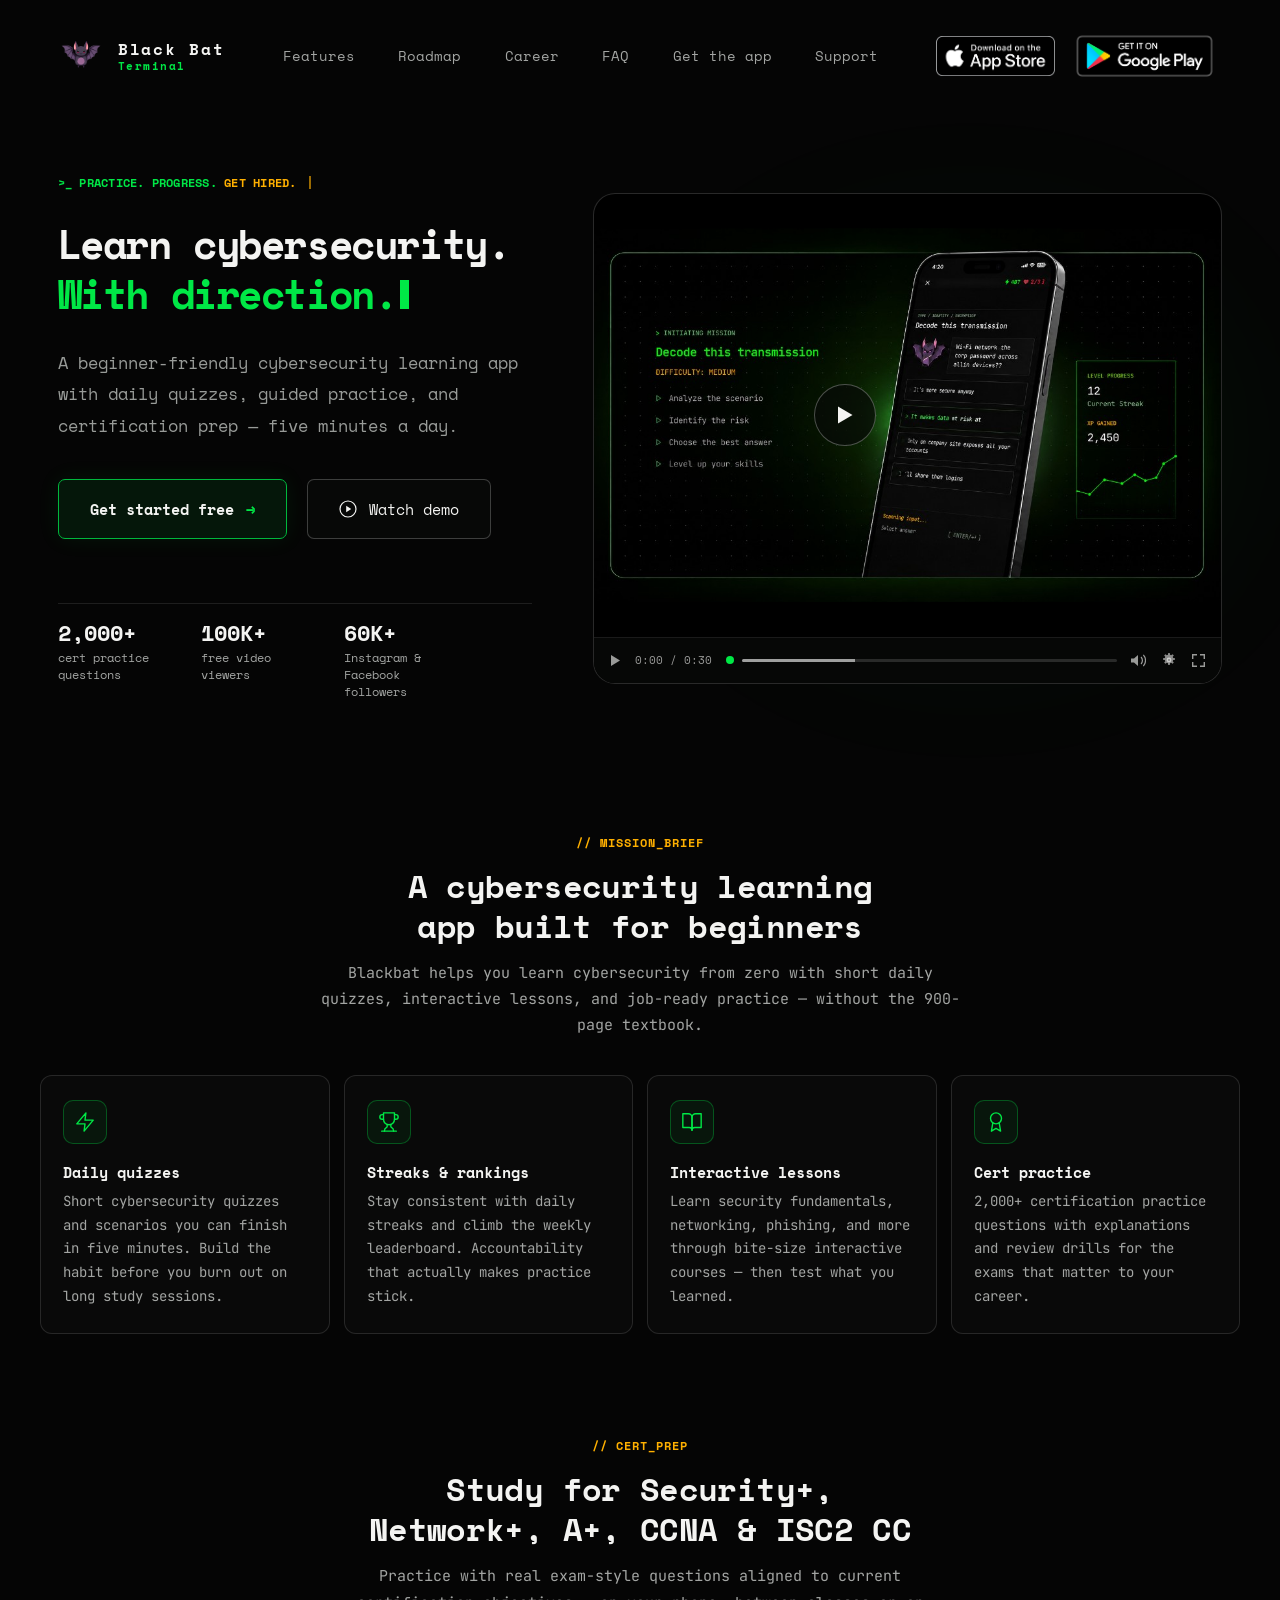
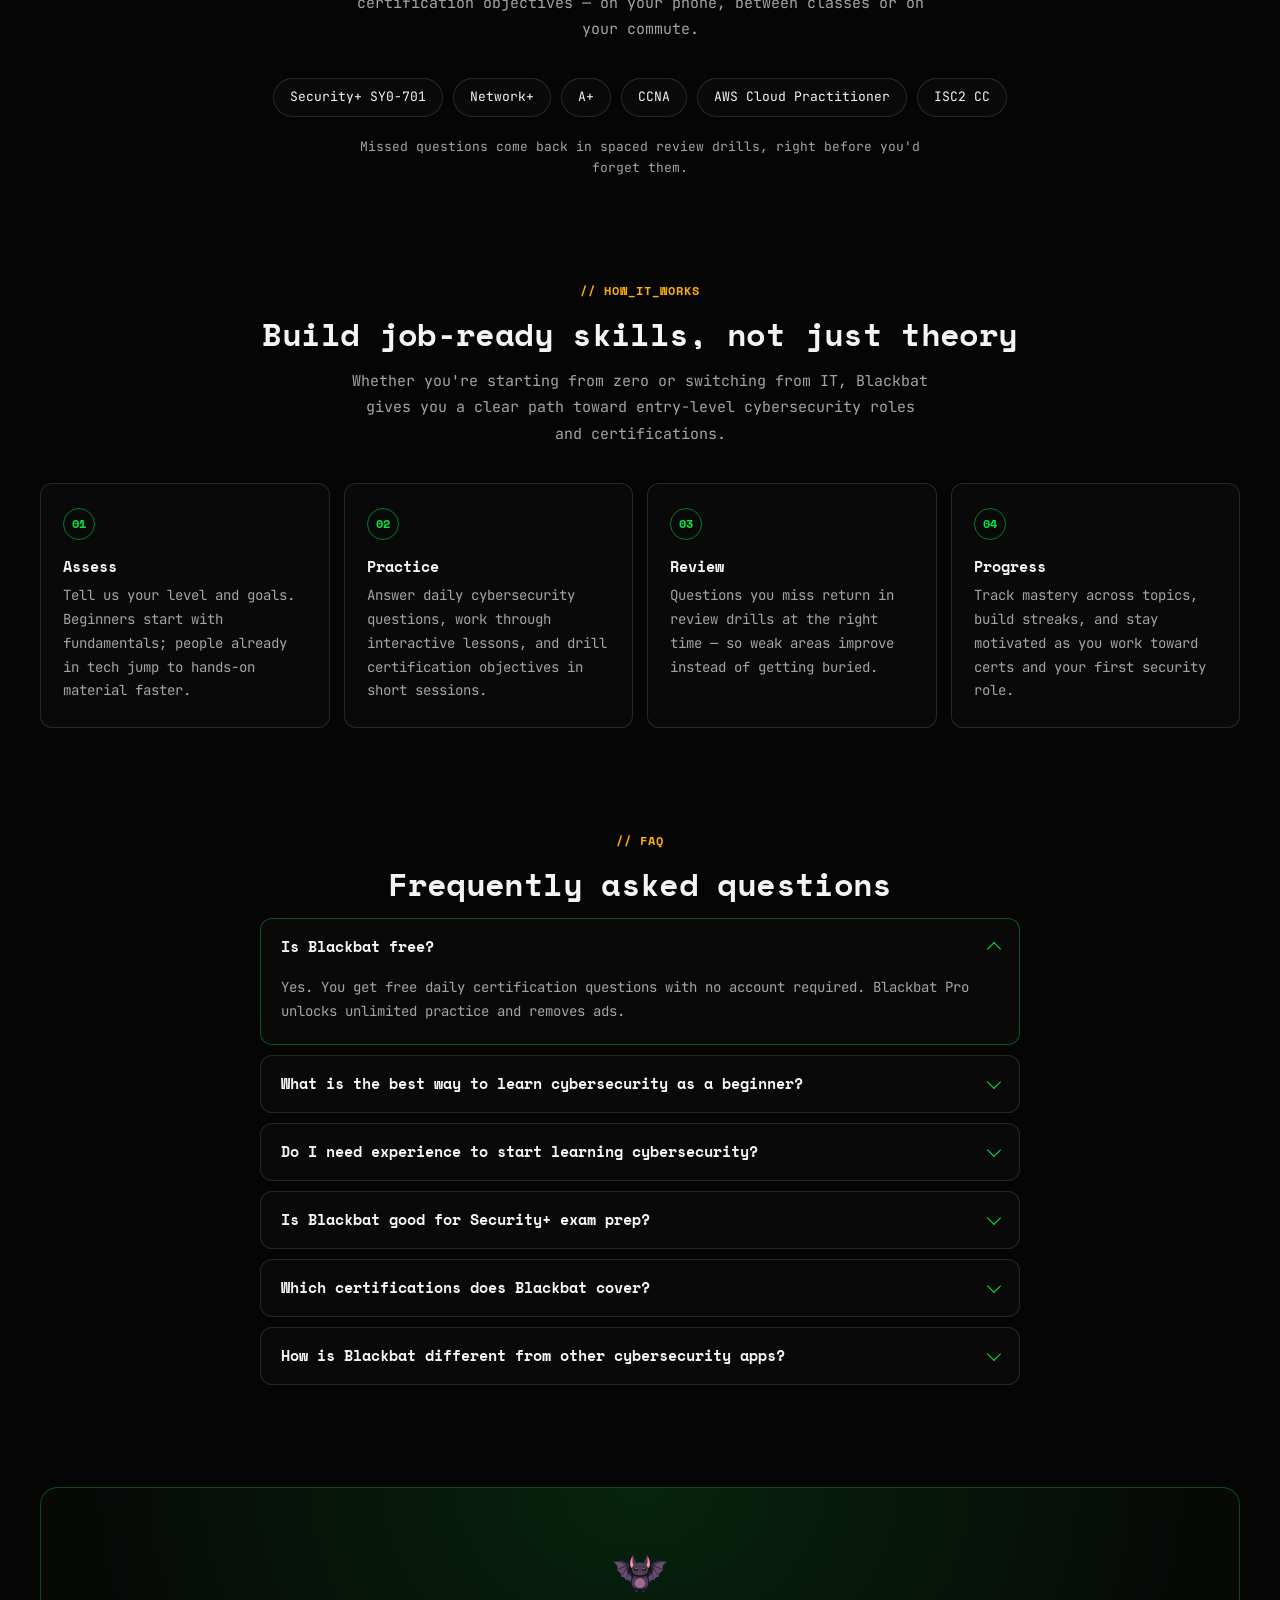
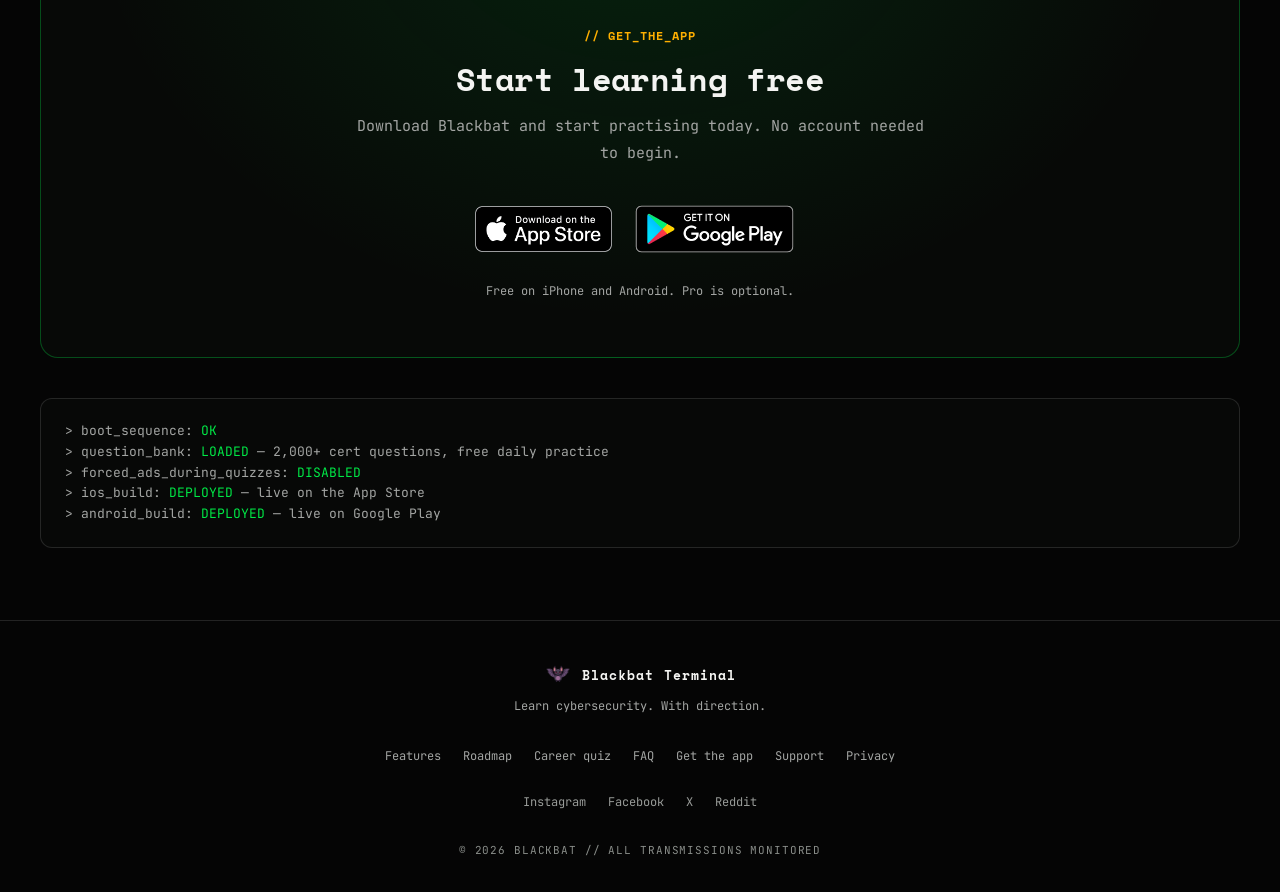
==== index.html @ dd572d9a "Unify the site's visual language and polish every page Every page below the mobile hero now uses one" ====
<!doctype html>
<html lang="en">
<head>
  <meta charset="utf-8" />
  <meta name="viewport" content="width=device-width, initial-scale=1" />
  <title>Blackbat — Cybersecurity Learning App for Beginners | Quizzes &amp; Cert Prep</title>
  <meta name="description" content="Learn cybersecurity from zero with short daily quizzes, interactive lessons, and 2,000+ certification practice questions for Security+, Network+, A+, CCNA &amp; more. Free to start on iOS and Android." />
  <link rel="canonical" href="https://blackbatterminal.com/" />
  <link rel="icon" type="image/png" href="assets/favicon.png" />
  <meta property="og:title" content="Blackbat — Cybersecurity Learning App for Beginners" />
  <meta property="og:description" content="Daily cybersecurity quizzes, interactive lessons, and 2,000+ cert practice questions. Built for beginners. Free to start." />
  <meta property="og:url" content="https://blackbatterminal.com/" />
  <meta property="og:site_name" content="Blackbat Terminal" />
  <meta property="og:image" content="https://blackbatterminal.com/assets/og-image.png" />
  <meta property="og:image:alt" content="Blackbat — cybersecurity learning app for beginners" />
  <meta property="og:type" content="website" />
  <meta property="og:locale" content="en_US" />
  <meta name="twitter:card" content="summary_large_image" />
  <meta name="twitter:site" content="@bblackterminal" />
  <meta name="twitter:title" content="Blackbat — Cybersecurity Learning App for Beginners" />
  <meta name="twitter:description" content="Daily cybersecurity quizzes, interactive lessons, and 2,000+ cert practice questions. Built for beginners. Free to start." />
  <meta name="twitter:image" content="https://blackbatterminal.com/assets/og-image.png" />
  <meta name="twitter:image:alt" content="Blackbat — cybersecurity learning app for beginners" />
  <meta name="theme-color" content="#0a0a0a" />
  <script type="application/ld+json">
  {
    "@context": "https://schema.org",
    "@graph": [
      {
        "@type": "Organization",
        "@id": "https://blackbatterminal.com/#organization",
        "name": "Blackbat",
        "alternateName": "Blackbat Terminal",
        "url": "https://blackbatterminal.com/",
        "logo": {
          "@type": "ImageObject",
          "url": "https://blackbatterminal.com/assets/bat.png"
        },
        "email": "blackbat.terminal@gmail.com",
        "sameAs": [
          "https://www.instagram.com/blackbat.terminal/",
          "https://www.facebook.com/blackbat.terminal/",
          "https://x.com/bblackterminal",
          "https://www.reddit.com/user/blackbatterminal/"
        ]
      },
      {
        "@type": "WebSite",
        "@id": "https://blackbatterminal.com/#website",
        "url": "https://blackbatterminal.com/",
        "name": "Blackbat Terminal",
        "description": "Learn cybersecurity from zero with daily quizzes, interactive lessons, and certification practice.",
        "publisher": { "@id": "https://blackbatterminal.com/#organization" },
        "inLanguage": "en"
      },
      {
        "@type": "MobileApplication",
        "@id": "https://blackbatterminal.com/#app",
        "name": "Blackbat: Cybersecurity App",
        "alternateName": "Blackbat Terminal",
        "description": "Cybersecurity learning app for beginners with daily quizzes, interactive lessons, and 2,000+ certification practice questions for Security+, Network+, A+, CCNA, AWS Cloud Practitioner, and ISC2 CC.",
        "applicationCategory": "EducationalApplication",
        "operatingSystem": "iOS, Android",
        "offers": {
          "@type": "Offer",
          "price": "0",
          "priceCurrency": "USD"
        },
        "downloadUrl": [
          "https://apps.apple.com/app/blackbat/id6788403863",
          "https://play.google.com/store/apps/details?id=com.milindbhatt.blackbat"
        ],
        "publisher": { "@id": "https://blackbatterminal.com/#organization" }
      },
      {
        "@type": "FAQPage",
        "@id": "https://blackbatterminal.com/#faq",
        "mainEntity": [
          {
            "@type": "Question",
            "name": "What is the best way to learn cybersecurity as a beginner?",
            "acceptedAnswer": {
              "@type": "Answer",
              "text": "Start with security fundamentals, basic networking, and daily practice questions. Short, consistent sessions beat long cramming — which is why Blackbat uses five-minute daily drills."
            }
          },
          {
            "@type": "Question",
            "name": "Is Blackbat good for Security+ exam prep?",
            "acceptedAnswer": {
              "@type": "Answer",
              "text": "Yes. Blackbat includes SY0-701-aligned practice questions, explanations, and review drills designed for mobile study between classes or commutes."
            }
          },
          {
            "@type": "Question",
            "name": "Do I need experience to start learning cybersecurity?",
            "acceptedAnswer": {
              "@type": "Answer",
              "text": "No. Blackbat is designed for beginners and career changers with no prior cybersecurity experience."
            }
          },
          {
            "@type": "Question",
            "name": "How is Blackbat different from other cybersecurity apps?",
            "acceptedAnswer": {
              "@type": "Answer",
              "text": "Blackbat combines Duolingo-style daily practice with certification question banks and short interactive courses — focused on beginners, not advanced penetration testing."
            }
          },
          {
            "@type": "Question",
            "name": "Is Blackbat free?",
            "acceptedAnswer": {
              "@type": "Answer",
              "text": "Yes. You get free daily certification questions with no account required. Blackbat Pro unlocks unlimited practice and removes ads."
            }
          },
          {
            "@type": "Question",
            "name": "Which certifications does Blackbat cover?",
            "acceptedAnswer": {
              "@type": "Answer",
              "text": "Security+ (SY0-701), Network+, A+, CCNA, AWS Cloud Practitioner, and ISC2 Certified in Cybersecurity."
            }
          }
        ]
      }
    ]
  }
  </script>
  <link rel="preconnect" href="https://fonts.googleapis.com" />
  <link rel="preconnect" href="https://fonts.gstatic.com" crossorigin />
  <link href="https://fonts.googleapis.com/css2?family=JetBrains+Mono:wght@400;500;700&family=Space+Mono:wght@400;700&display=swap" rel="stylesheet" />
  <style>
    :root {
      --bg: #000000;
      --surface: #131313;
      --green: #00ff41;
      --green-dim: #0d2a12;
      --amber: #ffb000;
      --red: #ff003c;
      --text: #e5e2e1;
      --muted: #b9ccb2;
      --dim: #5f6e59;
      --edge: #3b4b37;
    }
    * { margin: 0; padding: 0; box-sizing: border-box; }
    ul, ol { list-style: none; }
    html {
      scroll-behavior: smooth;
      width: 100%;
      overflow-x: hidden;
    }
    body {
      background: var(--bg);
      color: var(--text);
      font-family: "JetBrains Mono", ui-monospace, monospace;
      font-size: 16px;
      line-height: 1.6;
      overflow-x: hidden;
      width: 100%;
      touch-action: pan-y;
    }
    /* CRT scanlines + vignette */
    body::before {
      content: "";
      position: fixed;
      inset: 0;
      pointer-events: none;
      z-index: 100;
      background:
        repeating-linear-gradient(0deg, rgba(0, 0, 0, 0.14) 0 1px, transparent 1px 3px);
    }
    body::after {
      content: "";
      position: fixed;
      inset: 0;
      pointer-events: none;
      z-index: 99;
      background: radial-gradient(ellipse at center, transparent 55%, rgba(0, 0, 0, 0.5) 100%);
    }
    .wrap { max-width: 1240px; margin: 0 auto; padding: 0 20px; }

    /* Hero */
    .hero {
      min-height: 100vh;
      display: flex;
      align-items: center;
      padding: 16px 0 20px;
      position: relative;
    }
    .hero::before {
      content: "";
      position: absolute;
      inset: 8% 20% 10% 6%;
      pointer-events: none;
      background:
        radial-gradient(circle at 28% 52%, rgba(0, 255, 65, 0.2), transparent 48%),
        radial-gradient(circle at 72% 50%, rgba(0, 100, 255, 0.12), transparent 56%);
      filter: blur(36px);
      z-index: -1;
    }
    .hero-grid {
      width: 100%;
      height: min(88vh, 860px);
      display: grid;
      grid-template-columns: minmax(0, 90fr) minmax(0, 10fr);
      gap: clamp(10px, 2vw, 24px);
      align-items: stretch;
      overflow: hidden;
    }
    .video-pane {
      padding: 0;
      display: flex;
      flex-direction: column;
      justify-content: center;
      align-items: center;
      height: 100%;
      overflow: hidden;
      min-width: 0;
      position: relative;
      isolation: isolate;
    }
    .mockup-video {
      width: 100%;
      height: 100%;
      border: 0;
      background: transparent;
      display: block;
      object-fit: contain;
      object-position: 48% center;
      min-width: 0;
      filter: drop-shadow(0 16px 38px rgba(0, 0, 0, 0.65));
    }
    .hero-copy {
      position: static;
      z-index: 1;
      width: min(100%, 260px);
      border: 1px solid rgba(0, 255, 65, 0.45);
      background: rgba(0, 0, 0, 0.52);
      backdrop-filter: blur(6px);
      padding: 12px 14px;
      margin-bottom: 14px;
    }
    .hero-copy-tag {
      display: inline-block;
      color: var(--amber);
      letter-spacing: 1.2px;
      font-size: 10px;
      margin-bottom: 5px;
    }
    .hero-copy-title {
      font-family: "Space Mono", monospace;
      color: var(--green);
      letter-spacing: 0.8px;
      font-size: clamp(16px, 1.6vw, 24px);
      line-height: 1.28;
    }
    .hero-copy h1.hero-copy-title {
      margin: 0;
    }
    .hero-copy-sub {
      margin-top: 6px;
      color: var(--muted);
      font-size: clamp(11px, 0.92vw, 13px);
      line-height: 1.5;
    }
    .mobile-hero-intro {
      display: none;
    }
    .cta-pane {
      padding: 4px 0;
      display: flex;
      flex-direction: column;
      justify-content: center;
      align-items: center;
      height: 100%;
      gap: 0;
    }
    .badge-grid {
      display: grid;
      gap: 10px;
      width: min(100%, 190px);
    }
    .store-badge {
      display: inline-flex;
      align-items: center;
      justify-content: center;
      width: 100%;
      min-height: 42px;
      text-decoration: none;
      transition: transform 0.12s ease, filter 0.12s ease;
    }
    .store-badge:hover,
    .store-badge:focus-visible {
      transform: translateY(-1px);
      filter: brightness(1.06);
    }
    .store-badge img {
      width: auto;
      max-width: 100%;
      height: auto;
      display: block;
    }

    /* ==========================================================
       Content sections below the hero (all widths).
       Same visual language as the desktop hero and the subpages:
       soft borders, 12px radius, eyebrow above each heading.
       ========================================================== */
    .content-section {
      padding-top: clamp(64px, 8vw, 112px);
      scroll-margin-top: 24px;
    }
    .section-label {
      font-family: "Space Mono", ui-monospace, monospace;
      font-size: 12px;
      font-weight: 700;
      letter-spacing: 0.08em;
      color: var(--dt-amber);
      text-align: center;
      margin: 0 0 14px;
    }
    .section-h2 {
      font-family: "Space Mono", monospace;
      font-size: clamp(22px, 2.6vw, 32px);
      font-weight: 700;
      color: var(--dt-text);
      text-align: center;
      text-wrap: balance;
      letter-spacing: -0.02em;
      line-height: 1.25;
      max-width: 760px;
      margin: 0 auto 14px;
    }
    .section-intro {
      font-size: 15px;
      color: var(--dt-text-2);
      text-align: center;
      text-wrap: pretty;
      line-height: 1.75;
      max-width: 640px;
      margin: 0 auto 36px;
    }
    .grid {
      display: grid;
      gap: 14px;
      grid-template-columns: repeat(auto-fit, minmax(240px, 1fr));
    }
    .card {
      border: 1px solid var(--dt-line-soft);
      border-radius: 12px;
      background: rgba(255, 255, 255, 0.02);
      padding: 24px 22px;
      transition: border-color 200ms ease, background-color 200ms ease;
    }
    .card:hover {
      border-color: rgba(0, 232, 70, 0.4);
      background: rgba(0, 232, 70, 0.03);
    }
    .card__icon {
      display: inline-flex;
      align-items: center;
      justify-content: center;
      width: 44px;
      height: 44px;
      margin-bottom: 18px;
      border-radius: 10px;
      border: 1px solid rgba(0, 232, 70, 0.3);
      background: rgba(0, 232, 70, 0.06);
      color: var(--dt-green);
    }
    .card__icon svg {
      width: 22px;
      height: 22px;
    }
    .card__num {
      display: inline-flex;
      align-items: center;
      justify-content: center;
      width: 32px;
      height: 32px;
      margin-bottom: 16px;
      border-radius: 50%;
      border: 1px solid rgba(0, 232, 70, 0.5);
      color: var(--dt-green);
      font-family: "Space Mono", monospace;
      font-size: 12px;
      font-weight: 700;
    }
    .card h3 {
      font-family: "Space Mono", monospace;
      font-size: 15px;
      line-height: 1.35;
      color: var(--dt-text);
      margin-bottom: 8px;
    }
    .card p {
      font-size: 14px;
      line-height: 1.7;
      color: var(--dt-text-2);
    }

    /* Certs strip */
    .certs {
      display: flex;
      flex-wrap: wrap;
      gap: 10px;
      justify-content: center;
      max-width: 760px;
      margin: 0 auto;
    }
    .cert {
      border: 1px solid var(--dt-line-soft);
      border-radius: 999px;
      background: rgba(255, 255, 255, 0.02);
      color: var(--dt-text);
      font-size: 13px;
      padding: 8px 16px;
    }
    .cert-note {
      text-align: center;
      font-size: 13px;
      color: var(--dt-text-2);
      margin: 20px auto 0;
      line-height: 1.6;
      max-width: 560px;
    }

    /* Mobile-only proof strip (desktop shows it in the hero) */
    .proof-strip { display: none; }
    .proof-stat__value {
      display: block;
      font-family: "Space Mono", monospace;
      font-size: 20px;
      font-weight: 700;
      line-height: 1.1;
      color: var(--dt-green);
    }
    .proof-stat__label {
      display: block;
      margin-top: 4px;
      font-size: 12px;
      line-height: 1.4;
      color: var(--dt-text-2);
    }

    /* FAQ: native disclosure, so it works without JS and stays indexable */
    .faq-list {
      max-width: 760px;
      margin: 0 auto;
    }
    .faq-item {
      border: 1px solid var(--dt-line-soft);
      border-radius: 12px;
      background: rgba(255, 255, 255, 0.02);
      margin-bottom: 10px;
      transition: border-color 200ms ease;
    }
    .faq-item[open] { border-color: rgba(0, 232, 70, 0.35); }
    .faq-item summary {
      display: flex;
      align-items: center;
      justify-content: space-between;
      gap: 16px;
      min-height: 56px;
      padding: 16px 20px;
      cursor: pointer;
      list-style: none;
      font-family: "Space Mono", monospace;
      font-size: 15px;
      font-weight: 700;
      line-height: 1.4;
      color: var(--dt-text);
    }
    .faq-item summary::-webkit-details-marker { display: none; }
    .faq-item summary::after {
      content: "";
      flex: 0 0 auto;
      width: 9px;
      height: 9px;
      margin-top: -4px;
      border-right: 1.5px solid var(--dt-green);
      border-bottom: 1.5px solid var(--dt-green);
      transform: rotate(45deg);
      transition: transform 200ms ease, margin 200ms ease;
    }
    .faq-item[open] summary::after {
      margin-top: 4px;
      transform: rotate(-135deg);
    }
    .faq-item summary:hover { color: var(--dt-green); }
    .faq-item summary:focus-visible {
      outline: 2px solid var(--dt-green);
      outline-offset: 2px;
      border-radius: 12px;
    }
    .faq-item p {
      padding: 0 20px 20px;
      font-size: 14px;
      line-height: 1.75;
      color: var(--dt-text-2);
    }

    /* Get the app: final CTA panel (all widths) */
    .get-app {
      position: relative;
      overflow: hidden;
      margin-top: clamp(64px, 8vw, 112px);
      padding: clamp(36px, 5vw, 56px) 20px;
      border: 1px solid rgba(0, 232, 70, 0.3);
      border-radius: 18px;
      background:
        radial-gradient(ellipse at 50% 0%, rgba(0, 232, 70, 0.12), transparent 65%),
        #070907;
      text-align: center;
      scroll-margin-top: 24px;
    }
    .get-app__logo {
      display: block;
      width: 64px;
      height: 64px;
      margin: 0 auto 18px;
      object-fit: contain;
    }
    .get-app .section-intro { margin-bottom: 28px; }
    .get-app__badges {
      display: flex;
      flex-wrap: wrap;
      justify-content: center;
      align-items: center;
      gap: 12px;
    }
    .get-app__badges a {
      display: inline-flex;
      align-items: center;
      justify-content: center;
      transition: transform 0.12s ease, filter 0.12s ease;
    }
    .get-app__badges a:hover,
    .get-app__badges a:focus-visible {
      transform: translateY(-1px);
      filter: brightness(1.06);
    }
    .get-app__badges a:focus-visible {
      outline: 2px solid var(--dt-green);
      outline-offset: 3px;
      border-radius: 10px;
    }
    /* The Play badge PNG carries transparent padding, so it renders taller
       to match the App Store badge's visible height. */
    .get-app__badges img {
      display: block;
      width: auto;
      height: 46px;
    }
    .get-app__badges .playstore-badge img { height: 70px; }
    .get-app__fine {
      margin-top: 18px;
      font-size: 12px;
      color: var(--dt-text-2);
    }

    /* Terminal log flavor */
    .log {
      border: 1px solid var(--dt-line-soft);
      border-radius: 12px;
      background: #070807;
      padding: 22px 24px;
      margin: 40px 0 0;
      font-size: 13px;
      color: var(--dt-text-2);
    }
    .log .ln { display: block; }
    .log .g { color: var(--dt-green); }
    .log .a { color: var(--dt-amber); }

    /* Footer */
    .site-footer {
      margin-top: 72px;
      padding: 40px 20px 32px;
      border-top: 1px solid var(--dt-line-soft);
      display: flex;
      flex-direction: column;
      align-items: center;
      text-align: center;
    }
    .site-footer__brand {
      display: inline-flex;
      align-items: center;
      gap: 10px;
      font-family: "Space Mono", monospace;
      font-size: 13px;
      font-weight: 700;
      letter-spacing: 0.08em;
      color: var(--dt-text);
      text-decoration: none;
    }
    .site-footer__brand img {
      width: 28px;
      height: 28px;
      object-fit: contain;
    }
    .site-footer__tag {
      margin: 8px 0 22px;
      font-size: 12px;
      color: var(--dt-text-2);
    }
    .site-footer__nav,
    .site-footer__social {
      display: flex;
      flex-wrap: wrap;
      justify-content: center;
      gap: 4px 6px;
      margin-bottom: 10px;
    }
    .site-footer__nav a,
    .site-footer__social a {
      display: inline-flex;
      align-items: center;
      min-height: 36px;
      padding: 0 8px;
      font-size: 12px;
      color: var(--dt-text-2);
      text-decoration: none;
      transition: color 180ms ease;
    }
    .site-footer__social a { color: var(--dt-text-3); }
    .site-footer__nav a:hover { color: var(--dt-green); }
    .site-footer__social a:hover { color: var(--dt-amber); }
    .site-footer a:focus-visible {
      outline: 2px solid var(--dt-green);
      outline-offset: 2px;
      border-radius: 6px;
    }
    .site-footer__copy {
      margin-top: 12px;
      color: var(--dt-text-muted);
      font-size: 11px;
      letter-spacing: 0.08em;
    }

    @media (max-width: 920px) {
      .hero::before {
        display: none;
      }
      .hero {
        align-items: stretch;
        min-height: 100svh;
        height: 100svh;
        padding: 0;
        margin: 0 -16px;
        width: calc(100% + 32px);
      }
      .hero-grid {
        grid-template-columns: 1fr;
        grid-template-rows: 1fr auto;
        height: 100%;
        min-height: 0;
        gap: 10px;
        justify-items: center;
        align-items: stretch;
        padding: 8px 16px calc(12px + env(safe-area-inset-bottom, 0px));
      }
      .video-pane {
        min-height: 0;
        height: 100%;
      }
      .mockup-video {
        object-position: 45% center;
        height: 100%;
        max-height: 100%;
      }
      .cta-pane {
        padding: 0;
        justify-content: flex-end;
        align-items: center;
        width: 100%;
        height: auto;
        flex-shrink: 0;
      }
      .badge-grid {
        width: min(100%, 320px);
        grid-template-columns: repeat(2, minmax(0, 1fr));
        gap: 8px;
      }
      .store-badge img {
        height: 42px;
        object-fit: contain;
      }
      .store-badge.playstore-badge img {
        height: 64px;
      }
      .mobile-hero-intro {
        display: block;
        padding: 28px 0 8px;
      }
      .mobile-hero-intro .hero-copy {
        width: 100%;
        max-width: none;
        margin-bottom: 0;
      }
      .mobile-hero-intro .hero-copy {
        border-color: rgba(0, 232, 70, 0.35);
        border-radius: 12px;
        padding: 18px;
      }
      .mobile-hero-intro .hero-copy-tag {
        font-size: 11px;
      }
      .mobile-hero-intro .hero-copy-sub {
        font-size: 14px;
      }
      .proof-strip {
        display: grid;
        grid-template-columns: repeat(3, minmax(0, 1fr));
        gap: 8px;
        margin-top: 12px;
        text-align: center;
      }
      .proof-stat {
        padding: 14px 6px;
        border: 1px solid var(--dt-line-soft);
        border-radius: 12px;
        background: rgba(255, 255, 255, 0.02);
      }
      .get-app__badges img { height: 42px; }
      .get-app__badges .playstore-badge img { height: 64px; }
      .get-app__badges { gap: 8px; }
      .log {
        padding: 18px 16px;
        font-size: 12px;
      }
      .wrap {
        padding: 0 16px;
        overflow-x: clip;
      }
    }
    @media (min-width: 921px) {
      .hero-grid {
        grid-template-columns: minmax(0, 88fr) minmax(0, 12fr);
      }
      .mockup-video {
        transition: transform 0.35s ease;
      }
      .video-pane:hover .mockup-video {
        transform: scale(1.01);
      }
      .badge-grid {
        width: min(100%, 210px);
      }
      .grid {
        grid-template-columns: repeat(4, minmax(0, 1fr));
      }
      /* The desktop hero already carries generous bottom padding */
      #features { padding-top: 32px; }
    }

    /* ==========================================================
       Desktop / laptop hero (>= 921px only).
       Everything below is hidden at mobile widths so the existing
       mobile implementation is untouched.
       ========================================================== */
    :root {
      --dt-bg: #050505;
      --dt-surface: #0b0d0b;
      --dt-green: #00e846;
      --dt-green-bright: #00f24e;
      --dt-amber: #ffb000;
      --dt-text: #f4f4f2;
      --dt-text-2: #a3a5a3;
      --dt-text-3: #989b98;
      --dt-text-muted: #8a8e8a;
      --dt-line: rgba(255, 255, 255, 0.16);
      --dt-line-soft: rgba(255, 255, 255, 0.12);
      --dt-pad: clamp(44px, 4.5vw, 68px);
    }

    .dt-header,
    .hero-dt,
    .dt-modal { display: none; }

    .dt-header,
    .hero-dt,
    .dt-modal {
      font-family: "Space Mono", ui-monospace, monospace;
    }

    .dt-header a:focus-visible,
    .hero-dt a:focus-visible,
    .hero-dt button:focus-visible,
    .dt-modal button:focus-visible {
      outline: 2px solid var(--dt-green);
      outline-offset: 3px;
    }

    /* Header */
    .dt-header__inner {
      max-width: 1560px;
      margin: 0 auto;
      padding: 0 var(--dt-pad);
      height: 112px;
      display: flex;
      align-items: center;
      justify-content: space-between;
      gap: clamp(24px, 2.6vw, 40px);
    }
    .dt-logo {
      display: flex;
      align-items: center;
      gap: 14px;
      text-decoration: none;
      flex: 0 0 auto;
    }
    .dt-logo img {
      width: 46px;
      height: 46px;
      display: block;
      object-fit: contain;
    }
    .dt-logo__lines {
      display: flex;
      flex-direction: column;
      gap: 4px;
    }
    .dt-logo__name {
      font-size: 16px;
      font-weight: 700;
      letter-spacing: 0.12em;
      line-height: 1;
      color: var(--dt-text);
    }
    .dt-logo__sub {
      font-size: 11px;
      font-weight: 700;
      letter-spacing: 0.14em;
      line-height: 1;
      color: var(--dt-green);
    }
    .dt-nav {
      display: flex;
      align-items: center;
      gap: clamp(26px, 3.4vw, 52px);
    }
    .dt-nav a {
      font-size: 14px;
      font-weight: 400;
      letter-spacing: 0;
      color: var(--dt-text-2);
      text-decoration: none;
      white-space: nowrap;
      transition: color 0.15s ease;
    }
    .dt-nav a:hover { color: var(--dt-text); }
    .dt-nav__dot { position: relative; }
    .dt-nav__dot::after {
      content: "";
      position: absolute;
      top: -3px;
      right: -9px;
      width: 5px;
      height: 5px;
      border-radius: 50%;
      background: var(--dt-green);
    }
    .dt-header__actions {
      display: flex;
      align-items: center;
      gap: 12px;
      flex: 0 0 auto;
    }
    /* Store badges in the header: the download is the conversion, so it
       sits at the top instead of behind a "Get started" scroll. The Play
       badge PNG carries transparent padding, so it renders taller to match
       the App Store badge's visible height (same trick as .store-badge). */
    .dt-header__badge {
      display: inline-flex;
      align-items: center;
      text-decoration: none;
      transition: transform 0.12s ease, filter 0.12s ease;
    }
    .dt-header__badge:hover,
    .dt-header__badge:focus-visible {
      transform: translateY(-1px);
      filter: brightness(1.06);
    }
    .dt-header__badge img {
      height: 40px;
      width: auto;
      display: block;
    }
    .dt-header__badge--play img { height: 60px; }
    .dt-btn {
      display: inline-flex;
      align-items: center;
      justify-content: center;
      height: 48px;
      padding: 0 28px;
      border-radius: 6px;
      font-family: inherit;
      font-size: 14px;
      line-height: 1;
      text-decoration: none;
      white-space: nowrap;
      transition: background 0.15s ease, border-color 0.15s ease, transform 0.15s ease;
    }
    .dt-btn--ghost {
      background: transparent;
      border: 1px solid rgba(255, 255, 255, 0.2);
      color: var(--dt-text);
    }
    .dt-btn--ghost:hover { border-color: rgba(255, 255, 255, 0.38); }
    .dt-btn--green {
      border: 1px solid rgba(0, 232, 70, 0.55);
      background: rgba(0, 232, 70, 0.08);
      color: #ffffff;
      box-shadow: 0 0 24px rgba(0, 232, 70, 0.08);
    }
    .dt-btn--green:hover { background: rgba(0, 232, 70, 0.13); }

    /* Hero shell */
    .hero-dt__inner {
      max-width: 1560px;
      margin: 0 auto;
      padding: 64px var(--dt-pad) 100px;
      display: grid;
      grid-template-columns: minmax(0, 0.86fr) minmax(0, 1.14fr);
      column-gap: clamp(44px, 4.8vw, 72px);
      align-items: center;
      min-height: clamp(680px, 52vw, 800px);
    }

    /* Hero copy */
    .hero-eyebrow {
      display: flex;
      align-items: center;
      gap: 12px;
      font-size: 12px;
      font-weight: 700;
      letter-spacing: 0.02em;
      line-height: 1;
      color: var(--dt-green);
      margin-bottom: 30px;
    }
    .hero-eyebrow em {
      font-style: normal;
      color: var(--dt-amber);
    }
    .hero-eyebrow i {
      display: inline-block;
      width: 2px;
      height: 13px;
      background: var(--dt-amber);
      opacity: 0.6;
    }
    .hero-headline {
      font-family: inherit;
      font-size: clamp(34px, 3.15vw, 50px);
      font-weight: 700;
      line-height: 1.24;
      letter-spacing: -0.035em;
      max-width: 600px;
      margin: 0 0 28px;
      color: var(--dt-text);
    }
    .hero-headline span {
      display: block;
      white-space: nowrap;
    }
    .hero-headline .hero-headline__green { color: var(--dt-green); }
    .hero-cursor {
      display: inline-block;
      width: 0.22em;
      height: 0.72em;
      margin-left: 0.1em;
      background: var(--dt-green);
      animation: dt-blink 1.1s steps(1, end) infinite;
    }
    .hero-desc {
      font-size: 17px;
      font-weight: 400;
      line-height: 1.85;
      color: var(--dt-text-3);
      max-width: 550px;
      margin: 0 0 38px;
    }
    .hero-actions {
      display: flex;
      gap: 20px;
    }
    .dt-cta {
      display: inline-flex;
      align-items: center;
      gap: 12px;
      height: 60px;
      padding: 0 31px;
      border-radius: 7px;
      font-family: inherit;
      font-size: 15px;
      line-height: 1;
      text-decoration: none;
      cursor: pointer;
      white-space: nowrap;
      transition: background 0.15s ease, border-color 0.15s ease, transform 0.15s ease;
    }
    .dt-cta--primary {
      font-weight: 700;
      color: var(--dt-text);
      background: rgba(0, 232, 70, 0.075);
      border: 1px solid #00b83d;
      box-shadow: 0 0 22px rgba(0, 232, 70, 0.08);
    }
    .dt-cta--primary:hover {
      background: rgba(0, 232, 70, 0.12);
      transform: translateY(-1px);
    }
    .dt-cta--primary .dt-cta__arrow { color: var(--dt-green); }
    .dt-cta--secondary {
      font-weight: 400;
      color: var(--dt-text);
      background: #070807;
      border: 1px solid rgba(255, 255, 255, 0.22);
    }
    .dt-cta--secondary:hover { border-color: rgba(255, 255, 255, 0.4); }
    .dt-cta--secondary svg { flex: 0 0 auto; }

    /* Social proof */
    .hero-proof { margin-top: 64px; }
    .hero-proof__rule {
      width: 100%;
      max-width: 500px;
      height: 1px;
      background: rgba(255, 255, 255, 0.1);
      margin-bottom: 18px;
    }
    .hero-stats {
      display: flex;
      gap: clamp(28px, 3vw, 44px);
      list-style: none;
    }
    .hero-stats li {
      display: flex;
      flex-direction: column;
      gap: 6px;
    }
    .hero-stats__value {
      font-size: 22px;
      font-weight: 700;
      line-height: 1;
      color: var(--dt-text);
    }
    .hero-stats__label {
      font-size: 12px;
      line-height: 1.4;
      color: var(--dt-text-2);
      max-width: 15ch;
    }

    /* Product showcase */
    .showcase { position: relative; }
    .showcase__glow {
      position: absolute;
      width: 70%;
      height: 65%;
      right: 5%;
      top: 18%;
      border-radius: 50%;
      background: rgba(0, 232, 70, 0.09);
      filter: blur(90px);
      z-index: 0;
      pointer-events: none;
    }
    .showcase__card {
      position: relative;
      z-index: 1;
      display: block;
      width: 100%;
      padding: 0;
      margin: 0;
      text-align: left;
      font-family: inherit;
      cursor: pointer;
      background: #000000;
      border: 1px solid rgba(255, 255, 255, 0.16);
      border-radius: 22px;
      overflow: hidden;
      transition: border-color 0.15s ease;
    }
    .showcase__card:hover { border-color: rgba(255, 255, 255, 0.28); }
    .showcase__media {
      display: block;
      position: relative;
      width: 100%;
      aspect-ratio: 1.417 / 1;
      max-height: 594px;
      overflow: hidden;
    }
    /* Slight inset framing: trims the flat black margin baked into the
       source render so the panel sits close to the card edge. */
    .showcase__media img {
      position: absolute;
      top: 50%;
      left: 50%;
      width: 106%;
      height: auto;
      transform: translate(-50%, -50%);
    }
    .showcase__play {
      position: absolute;
      top: 50%;
      left: 40%;
      transform: translate(-50%, -50%);
      width: 62px;
      height: 62px;
      border-radius: 50%;
      background: rgba(8, 10, 8, 0.72);
      border: 1px solid rgba(255, 255, 255, 0.28);
      display: flex;
      align-items: center;
      justify-content: center;
      transition: background 0.15s ease, border-color 0.15s ease;
    }
    .showcase__card:hover .showcase__play {
      background: rgba(8, 10, 8, 0.88);
      border-color: rgba(255, 255, 255, 0.45);
    }
    .showcase__play svg { fill: var(--dt-text); }
    .showcase__bar {
      display: flex;
      align-items: center;
      gap: 14px;
      height: 46px;
      padding: 0 16px;
      border-top: 1px solid rgba(255, 255, 255, 0.08);
      background: #060706;
      color: rgba(244, 244, 242, 0.62);
    }
    .showcase__bar svg { fill: currentColor; display: block; }
    .showcase__time {
      font-size: 11px;
      color: rgba(244, 244, 242, 0.62);
      white-space: nowrap;
    }
    .showcase__track {
      flex: 1 1 auto;
      display: flex;
      align-items: center;
      gap: 8px;
      min-width: 0;
    }
    .showcase__knob {
      width: 8px;
      height: 8px;
      border-radius: 50%;
      background: var(--dt-green);
      flex: 0 0 auto;
    }
    .showcase__rail {
      flex: 1 1 auto;
      height: 3px;
      border-radius: 2px;
      background: rgba(255, 255, 255, 0.14);
      overflow: hidden;
    }
    .showcase__rail span {
      display: block;
      width: 30%;
      height: 100%;
      background: rgba(255, 255, 255, 0.55);
    }
    .showcase__bar-icons {
      display: flex;
      align-items: center;
      gap: 16px;
      flex: 0 0 auto;
    }

    /* Demo modal */
    .dt-modal {
      position: fixed;
      inset: 0;
      z-index: 200;
      align-items: center;
      justify-content: center;
      padding: 40px;
    }
    .dt-modal__backdrop {
      position: absolute;
      inset: 0;
      background: rgba(3, 4, 3, 0.88);
      border: 0;
      padding: 0;
      cursor: pointer;
    }
    .dt-modal__panel {
      position: relative;
      background: #050505;
      border: 1px solid var(--dt-line);
      border-radius: 18px;
      padding: 14px;
      max-height: calc(100vh - 80px);
      display: flex;
    }
    .dt-modal__panel video {
      max-height: calc(100vh - 108px);
      max-width: 100%;
      border-radius: 10px;
      display: block;
    }
    .dt-modal__close {
      position: absolute;
      top: -14px;
      right: -14px;
      width: 34px;
      height: 34px;
      border-radius: 50%;
      background: #0b0d0b;
      border: 1px solid var(--dt-line);
      color: var(--dt-text);
      font-family: inherit;
      font-size: 14px;
      line-height: 1;
      cursor: pointer;
    }
    .dt-modal__close:hover { border-color: rgba(255, 255, 255, 0.4); }

    @keyframes dt-blink {
      0%, 55% { opacity: 1; }
      56%, 100% { opacity: 0.12; }
    }
    @keyframes dt-rise-8 {
      from { opacity: 0; transform: translateY(8px); }
      to { opacity: 1; transform: none; }
    }
    @keyframes dt-rise-12 {
      from { opacity: 0; transform: translateY(12px); }
      to { opacity: 1; transform: none; }
    }

    @media (min-width: 921px) {
      body { background: var(--dt-bg); }
      body::before,
      body::after { display: none; }

      .hero { display: none; }
      .dt-header { display: block; }
      .hero-dt { display: block; }
      .dt-modal:not([hidden]) { display: flex; }

      .hero-copy-dt { animation: dt-rise-8 450ms ease-out both; }
      .showcase { animation: dt-rise-12 600ms ease-out both; }
    }

    /* Narrow laptops / small windows: single column, nav trimmed */
    @media (min-width: 921px) and (max-width: 1099px) {
      .hero-dt__inner {
        grid-template-columns: minmax(0, 1fr);
        row-gap: 48px;
        min-height: 0;
        padding-bottom: 72px;
      }
      .hero-copy-dt { max-width: 660px; }
      .hero-headline { font-size: 44px; }
      .showcase { max-width: 780px; }
    }
    @media (min-width: 921px) and (max-width: 1179px) {
      .dt-nav__extra { display: none; }
    }
    /* Narrow desktop: the badges are the "Get the app" link, so drop the
       redundant nav item and shrink the badges rather than clip them. */
    @media (min-width: 921px) and (max-width: 1099px) {
      .dt-nav a[href="#get-the-app"] { display: none; }
      .dt-header__badge img { height: 34px; }
      .dt-header__badge--play img { height: 51px; }
    }
    @media (min-width: 921px) and (max-width: 999px) {
      .dt-btn--ghost { display: none; }
    }

    @media (prefers-reduced-motion: reduce) {
      .hero-cursor,
      .hero-copy-dt,
      .showcase { animation: none; }
      .dt-cta--primary:hover { transform: none; }
    }
  </style>
</head>
<body>
  <header class="dt-header" id="top">
    <div class="dt-header__inner">
      <a class="dt-logo" href="#top" aria-label="Blackbat Terminal home">
        <img src="assets/bat.png" alt="" />
        <span class="dt-logo__lines">
          <span class="dt-logo__name">Black Bat</span>
          <span class="dt-logo__sub">Terminal</span>
        </span>
      </a>
      <nav class="dt-nav" aria-label="Primary">
        <a href="#features">Features</a>
        <a href="roadmap.html">Roadmap</a>
        <a href="career-quiz.html">Career</a>
        <a href="#faq">FAQ</a>
        <a href="#get-the-app">Get the app</a>
        <a class="dt-nav__extra" href="support.html">Support</a>
      </nav>
      <div class="dt-header__actions">
        <a class="dt-header__badge" href="https://apps.apple.com/app/blackbat/id6788403863" aria-label="Download Blackbat from the App Store">
          <img src="assets/Download From App Store.png" alt="Download on the App Store" />
        </a>
        <a class="dt-header__badge dt-header__badge--play" href="https://play.google.com/store/apps/details?id=com.milindbhatt.blackbat" aria-label="Get Blackbat on Google Play">
          <img src="assets/Get It On Playstore.png" alt="Get it on Google Play" />
        </a>
      </div>
    </div>
  </header>

  <main>
    <section class="hero-dt" aria-labelledby="hero-headline">
      <div class="hero-dt__inner">
        <div class="hero-copy-dt">
          <p class="hero-eyebrow">
            <span>&gt;_ PRACTICE. PROGRESS. <em>GET HIRED.</em></span>
            <i aria-hidden="true"></i>
          </p>

          <h1 class="hero-headline" id="hero-headline">
            <span>Learn cybersecurity.</span>
            <span class="hero-headline__green">With direction.<i class="hero-cursor" aria-hidden="true"></i></span>
          </h1>

          <p class="hero-desc">
            A beginner-friendly cybersecurity learning app with daily quizzes, guided practice, and certification prep — five minutes a day.
          </p>

          <div class="hero-actions">
            <a class="dt-cta dt-cta--primary" href="#get-the-app">
              Get started free
              <span class="dt-cta__arrow" aria-hidden="true">&rarr;</span>
            </a>
            <button class="dt-cta dt-cta--secondary" type="button" data-demo-open>
              <svg width="18" height="18" viewBox="0 0 18 18" aria-hidden="true">
                <circle cx="9" cy="9" r="8" fill="none" stroke="currentColor" stroke-width="1.2" />
                <path d="M7.2 5.8 12.2 9l-5 3.2z" fill="currentColor" />
              </svg>
              Watch demo
            </button>
          </div>

          <div class="hero-proof">
            <div class="hero-proof__rule"></div>
            <ul class="hero-stats" aria-label="Blackbat in numbers">
              <li><span class="hero-stats__value">2,000+</span><span class="hero-stats__label">cert practice questions</span></li>
              <li><span class="hero-stats__value">100K+</span><span class="hero-stats__label">free video viewers</span></li>
              <li><span class="hero-stats__value">60K+</span><span class="hero-stats__label">Instagram &amp; Facebook followers</span></li>
            </ul>
          </div>
        </div>

        <div class="showcase">
          <div class="showcase__glow" aria-hidden="true"></div>
          <button class="showcase__card" type="button" data-demo-open aria-label="Play the Blackbat demo video">
            <span class="showcase__media">
              <img src="assets/hero-showcase.jpg" alt="Blackbat cybersecurity app showing a daily mission, answer choices, and an XP progress panel." />
              <span class="showcase__play" aria-hidden="true">
                <svg width="18" height="20" viewBox="0 0 18 20"><path d="M2 1.5 16.5 10 2 18.5z" /></svg>
              </span>
            </span>
            <span class="showcase__bar" aria-hidden="true">
              <svg width="11" height="13" viewBox="0 0 11 13"><path d="M1 1 10 6.5 1 12z" /></svg>
              <span class="showcase__time">0:00 / 0:30</span>
              <span class="showcase__track">
                <span class="showcase__knob"></span>
                <span class="showcase__rail"><span></span></span>
              </span>
              <span class="showcase__bar-icons">
                <svg width="15" height="13" viewBox="0 0 15 13"><path d="M0 4.5h3L7 1v11L3 8.5H0z" /><path d="M9.6 3.4a5 5 0 0 1 0 6.2l.9.8a6.2 6.2 0 0 0 0-7.8zM11.9 1.2a8 8 0 0 1 0 10.6l.9.8a9.2 9.2 0 0 0 0-12.2z" /></svg>
                <svg width="14" height="14" viewBox="0 0 14 14"><path d="M7 4.6A2.4 2.4 0 1 0 7 9.4 2.4 2.4 0 0 0 7 4.6m0 1.3a1.1 1.1 0 1 1 0 2.2 1.1 1.1 0 0 1 0-2.2" /><path d="M6.2 0h1.6l.25 1.8 1.1.46L10.6 1.2l1.2 1.2-1.06 1.45.46 1.1L13 5.2v1.6l-1.8.25-.46 1.1 1.06 1.45-1.2 1.2-1.45-1.06-1.1.46L7.8 12H6.2l-.25-1.8-1.1-.46L3.4 10.8 2.2 9.6l1.06-1.45-.46-1.1L1 6.8V5.2l1.8-.25.46-1.1L2.2 2.4l1.2-1.2 1.45 1.06 1.1-.46z" opacity=".9" /></svg>
                <svg width="13" height="13" viewBox="0 0 13 13"><path d="M0 0h5v1.4H1.4V5H0zM8 0h5v5h-1.4V1.4H8zM0 8h1.4v3.6H5V13H0zM11.6 8H13v5H8v-1.4h3.6z" /></svg>
              </span>
            </span>
          </button>
        </div>
      </div>
    </section>

    <div class="wrap">
    <section class="hero">
      <div class="hero-grid" id="get">
        <div class="video-pane">
          <video class="mockup-video" autoplay muted loop playsinline preload="metadata" aria-label="Blackbat app mockups playing in video">
            <source src="assets/App Store Mockups.mp4" type="video/mp4" />
          </video>
        </div>

        <div class="cta-pane">
          <div class="badge-grid">
            <a class="store-badge" href="https://apps.apple.com/app/blackbat/id6788403863" aria-label="Download Blackbat from the App Store">
              <img src="assets/Download From App Store.png" alt="Download on the App Store" />
            </a>
            <a class="store-badge playstore-badge" href="https://play.google.com/store/apps/details?id=com.milindbhatt.blackbat" aria-label="Get Blackbat on Google Play">
              <img src="assets/Get It On Playstore.png" alt="Get it on Google Play" />
            </a>
          </div>
        </div>
      </div>
    </section>

    <section class="mobile-hero-intro" aria-labelledby="mobile-hero-headline">
      <div class="hero-copy">
        <span class="hero-copy-tag">CYBERSECURITY LEARNING APP</span>
        <h1 class="hero-copy-title" id="mobile-hero-headline">Learn cybersecurity. With direction.</h1>
        <p class="hero-copy-sub">Daily quizzes, certification practice, and guided lessons for beginners — five minutes a day.</p>
      </div>
      <ul class="proof-strip" aria-label="Blackbat in numbers">
        <li class="proof-stat"><span class="proof-stat__value">2,000+</span><span class="proof-stat__label">practice questions</span></li>
        <li class="proof-stat"><span class="proof-stat__value">100K+</span><span class="proof-stat__label">video viewers</span></li>
        <li class="proof-stat"><span class="proof-stat__value">60K+</span><span class="proof-stat__label">followers</span></li>
      </ul>
    </section>

    <section class="content-section" id="features" aria-labelledby="features-heading">
      <p class="section-label">// MISSION_BRIEF</p>
      <h2 class="section-h2" id="features-heading">A cybersecurity learning app built for beginners</h2>
      <p class="section-intro">Blackbat helps you learn cybersecurity from zero with short daily quizzes, interactive lessons, and job-ready practice — without the 900-page textbook.</p>
      <div class="grid">
        <article class="card">
          <span class="card__icon" aria-hidden="true"><svg viewBox="0 0 24 24" fill="none" stroke="currentColor" stroke-width="1.5" stroke-linecap="round" stroke-linejoin="round"><path d="M13 2 3 14h9l-1 8 10-12h-9l1-8z"/></svg></span>
          <h3>Daily quizzes</h3>
          <p>Short cybersecurity quizzes and scenarios you can finish in five minutes. Build the habit before you burn out on long study sessions.</p>
        </article>
        <article class="card">
          <span class="card__icon" aria-hidden="true"><svg viewBox="0 0 24 24" fill="none" stroke="currentColor" stroke-width="1.5" stroke-linecap="round" stroke-linejoin="round"><path d="M6 9H4.5a2.5 2.5 0 0 1 0-5H6"/><path d="M18 9h1.5a2.5 2.5 0 0 0 0-5H18"/><path d="M4 22h16"/><path d="M10 14.66V17c0 .55-.47.98-.97 1.21C7.85 18.75 7 20.24 7 22"/><path d="M14 14.66V17c0 .55.47.98.97 1.21C16.15 18.75 17 20.24 17 22"/><path d="M18 2H6v7a6 6 0 0 0 12 0V2Z"/></svg></span>
          <h3>Streaks &amp; rankings</h3>
          <p>Stay consistent with daily streaks and climb the weekly leaderboard. Accountability that actually makes practice stick.</p>
        </article>
        <article class="card">
          <span class="card__icon" aria-hidden="true"><svg viewBox="0 0 24 24" fill="none" stroke="currentColor" stroke-width="1.5" stroke-linecap="round" stroke-linejoin="round"><path d="M2 3h6a4 4 0 0 1 4 4v14a3 3 0 0 0-3-3H2z"/><path d="M22 3h-6a4 4 0 0 0-4 4v14a3 3 0 0 1 3-3h7z"/></svg></span>
          <h3>Interactive lessons</h3>
          <p>Learn security fundamentals, networking, phishing, and more through bite-size interactive courses — then test what you learned.</p>
        </article>
        <article class="card">
          <span class="card__icon" aria-hidden="true"><svg viewBox="0 0 24 24" fill="none" stroke="currentColor" stroke-width="1.5" stroke-linecap="round" stroke-linejoin="round"><circle cx="12" cy="8" r="6"/><path d="M15.477 12.89 17 22l-5-3-5 3 1.523-9.11"/></svg></span>
          <h3>Cert practice</h3>
          <p>2,000+ certification practice questions with explanations and review drills for the exams that matter to your career.</p>
        </article>
      </div>
    </section>

    <section class="content-section" id="curriculum" aria-labelledby="curriculum-heading">
      <p class="section-label">// CERT_PREP</p>
      <h2 class="section-h2" id="curriculum-heading">Study for Security+, Network+, A+, CCNA &amp; ISC2 CC</h2>
      <p class="section-intro">Practice with real exam-style questions aligned to current certification objectives — on your phone, between classes or on your commute.</p>
      <ul class="certs" aria-label="Certifications covered">
        <li class="cert">Security+ SY0-701</li>
        <li class="cert">Network+</li>
        <li class="cert">A+</li>
        <li class="cert">CCNA</li>
        <li class="cert">AWS Cloud Practitioner</li>
        <li class="cert">ISC2 CC</li>
      </ul>
      <p class="cert-note">Missed questions come back in spaced review drills, right before you'd forget them.</p>
    </section>

    <section class="content-section" id="how-it-works" aria-labelledby="how-heading">
      <p class="section-label">// HOW_IT_WORKS</p>
      <h2 class="section-h2" id="how-heading">Build job-ready skills, not just theory</h2>
      <p class="section-intro">Whether you're starting from zero or switching from IT, Blackbat gives you a clear path toward entry-level cybersecurity roles and certifications.</p>
      <ol class="grid">
        <li class="card">
          <span class="card__num" aria-hidden="true">01</span>
          <h3>Assess</h3>
          <p>Tell us your level and goals. Beginners start with fundamentals; people already in tech jump to hands-on material faster.</p>
        </li>
        <li class="card">
          <span class="card__num" aria-hidden="true">02</span>
          <h3>Practice</h3>
          <p>Answer daily cybersecurity questions, work through interactive lessons, and drill certification objectives in short sessions.</p>
        </li>
        <li class="card">
          <span class="card__num" aria-hidden="true">03</span>
          <h3>Review</h3>
          <p>Questions you miss return in review drills at the right time — so weak areas improve instead of getting buried.</p>
        </li>
        <li class="card">
          <span class="card__num" aria-hidden="true">04</span>
          <h3>Progress</h3>
          <p>Track mastery across topics, build streaks, and stay motivated as you work toward certs and your first security role.</p>
        </li>
      </ol>
    </section>

    <section class="content-section" id="faq" aria-labelledby="faq-heading">
      <p class="section-label">// FAQ</p>
      <h2 class="section-h2" id="faq-heading">Frequently asked questions</h2>
      <div class="faq-list">
        <details class="faq-item" open>
          <summary>Is Blackbat free?</summary>
          <p>Yes. You get free daily certification questions with no account required. Blackbat Pro unlocks unlimited practice and removes ads.</p>
        </details>
        <details class="faq-item">
          <summary>What is the best way to learn cybersecurity as a beginner?</summary>
          <p>Start with security fundamentals, basic networking, and daily practice questions. Short, consistent sessions beat long cramming — which is why Blackbat uses five-minute daily drills.</p>
        </details>
        <details class="faq-item">
          <summary>Do I need experience to start learning cybersecurity?</summary>
          <p>No. Blackbat is designed for beginners and career changers with no prior cybersecurity experience.</p>
        </details>
        <details class="faq-item">
          <summary>Is Blackbat good for Security+ exam prep?</summary>
          <p>Yes. Blackbat includes SY0-701-aligned practice questions, explanations, and review drills designed for mobile study between classes or commutes.</p>
        </details>
        <details class="faq-item">
          <summary>Which certifications does Blackbat cover?</summary>
          <p>Security+ (SY0-701), Network+, A+, CCNA, AWS Cloud Practitioner, and ISC2 Certified in Cybersecurity.</p>
        </details>
        <details class="faq-item">
          <summary>How is Blackbat different from other cybersecurity apps?</summary>
          <p>Blackbat combines Duolingo-style daily practice with certification question banks and short interactive courses — focused on beginners, not advanced penetration testing.</p>
        </details>
      </div>
    </section>

    <section class="get-app" id="get-the-app" aria-labelledby="get-app-heading">
      <img class="get-app__logo" src="assets/bat.png" alt="" width="64" height="64" loading="lazy" />
      <p class="section-label">// GET_THE_APP</p>
      <h2 class="section-h2" id="get-app-heading">Start learning free</h2>
      <p class="section-intro">Download Blackbat and start practising today. No account needed to begin.</p>
      <div class="get-app__badges">
        <a href="https://apps.apple.com/app/blackbat/id6788403863" aria-label="Download Blackbat on the App Store">
          <img src="assets/Download From App Store.png" alt="" width="498" height="167" loading="lazy" />
        </a>
        <a class="playstore-badge" href="https://play.google.com/store/apps/details?id=com.milindbhatt.blackbat" aria-label="Get Blackbat on Google Play">
          <img src="assets/Get It On Playstore.png" alt="" width="646" height="250" loading="lazy" />
        </a>
      </div>
      <p class="get-app__fine">Free on iPhone and Android. Pro is optional.</p>
    </section>

    <div class="log" aria-hidden="true">
      <span class="ln">&gt; boot_sequence: <span class="g">OK</span></span>
      <span class="ln">&gt; question_bank: <span class="g">LOADED</span> — 2,000+ cert questions, free daily practice</span>
      <span class="ln">&gt; forced_ads_during_quizzes: <span class="g">DISABLED</span></span>
      <span class="ln">&gt; ios_build: <span class="g">DEPLOYED</span> — live on the App Store</span>
      <span class="ln">&gt; android_build: <span class="g">DEPLOYED</span> — live on Google Play</span>
    </div>
    </div>
  </main>

  <footer class="site-footer">
    <a class="site-footer__brand" href="#top">
      <img src="assets/bat.png" alt="" width="28" height="28" loading="lazy" />
      <span>Blackbat Terminal</span>
    </a>
    <p class="site-footer__tag">Learn cybersecurity. With direction.</p>
    <nav class="site-footer__nav" aria-label="Footer">
      <a href="#features">Features</a>
      <a href="roadmap.html">Roadmap</a>
      <a href="career-quiz.html">Career quiz</a>
      <a href="#faq">FAQ</a>
      <a href="#get-the-app">Get the app</a>
      <a href="support.html">Support</a>
      <a href="privacy.html">Privacy</a>
    </nav>
    <div class="site-footer__social">
      <a href="https://www.instagram.com/blackbat.terminal/" target="_blank" rel="noopener noreferrer">Instagram</a>
      <a href="https://www.facebook.com/blackbat.terminal/" target="_blank" rel="noopener noreferrer">Facebook</a>
      <a href="https://x.com/bblackterminal" target="_blank" rel="noopener noreferrer">X</a>
      <a href="https://www.reddit.com/user/blackbatterminal/" target="_blank" rel="noopener noreferrer">Reddit</a>
    </div>
    <p class="site-footer__copy">&copy; 2026 BLACKBAT // ALL TRANSMISSIONS MONITORED</p>
  </footer>

  <div class="dt-modal" id="demo-modal" hidden>
    <button class="dt-modal__backdrop" type="button" data-demo-close aria-label="Close demo video"></button>
    <div class="dt-modal__panel" role="dialog" aria-modal="true" aria-label="Blackbat demo video">
      <button class="dt-modal__close" type="button" data-demo-close aria-label="Close demo video">&#10005;</button>
      <video controls playsinline preload="metadata">
        <source src="assets/App Store Mockups.mp4" type="video/mp4" />
      </video>
    </div>
  </div>

  <script>
    (function () {
      var modal = document.getElementById("demo-modal");
      if (!modal) return;
      var video = modal.querySelector("video");
      var closeBtn = modal.querySelector(".dt-modal__close");
      var lastFocused = null;

      function openModal() {
        lastFocused = document.activeElement;
        modal.hidden = false;
        document.body.style.overflow = "hidden";
        closeBtn.focus();
        var playing = video.play();
        if (playing && playing.catch) playing.catch(function () {});
      }

      function closeModal() {
        video.pause();
        modal.hidden = true;
        document.body.style.overflow = "";
        if (lastFocused && lastFocused.focus) lastFocused.focus();
      }

      document.querySelectorAll("[data-demo-open]").forEach(function (el) {
        el.addEventListener("click", openModal);
      });
      modal.querySelectorAll("[data-demo-close]").forEach(function (el) {
        el.addEventListener("click", closeModal);
      });
      document.addEventListener("keydown", function (e) {
        if (e.key === "Escape" && !modal.hidden) closeModal();
      });
    })();
  </script>
</body>
</html>
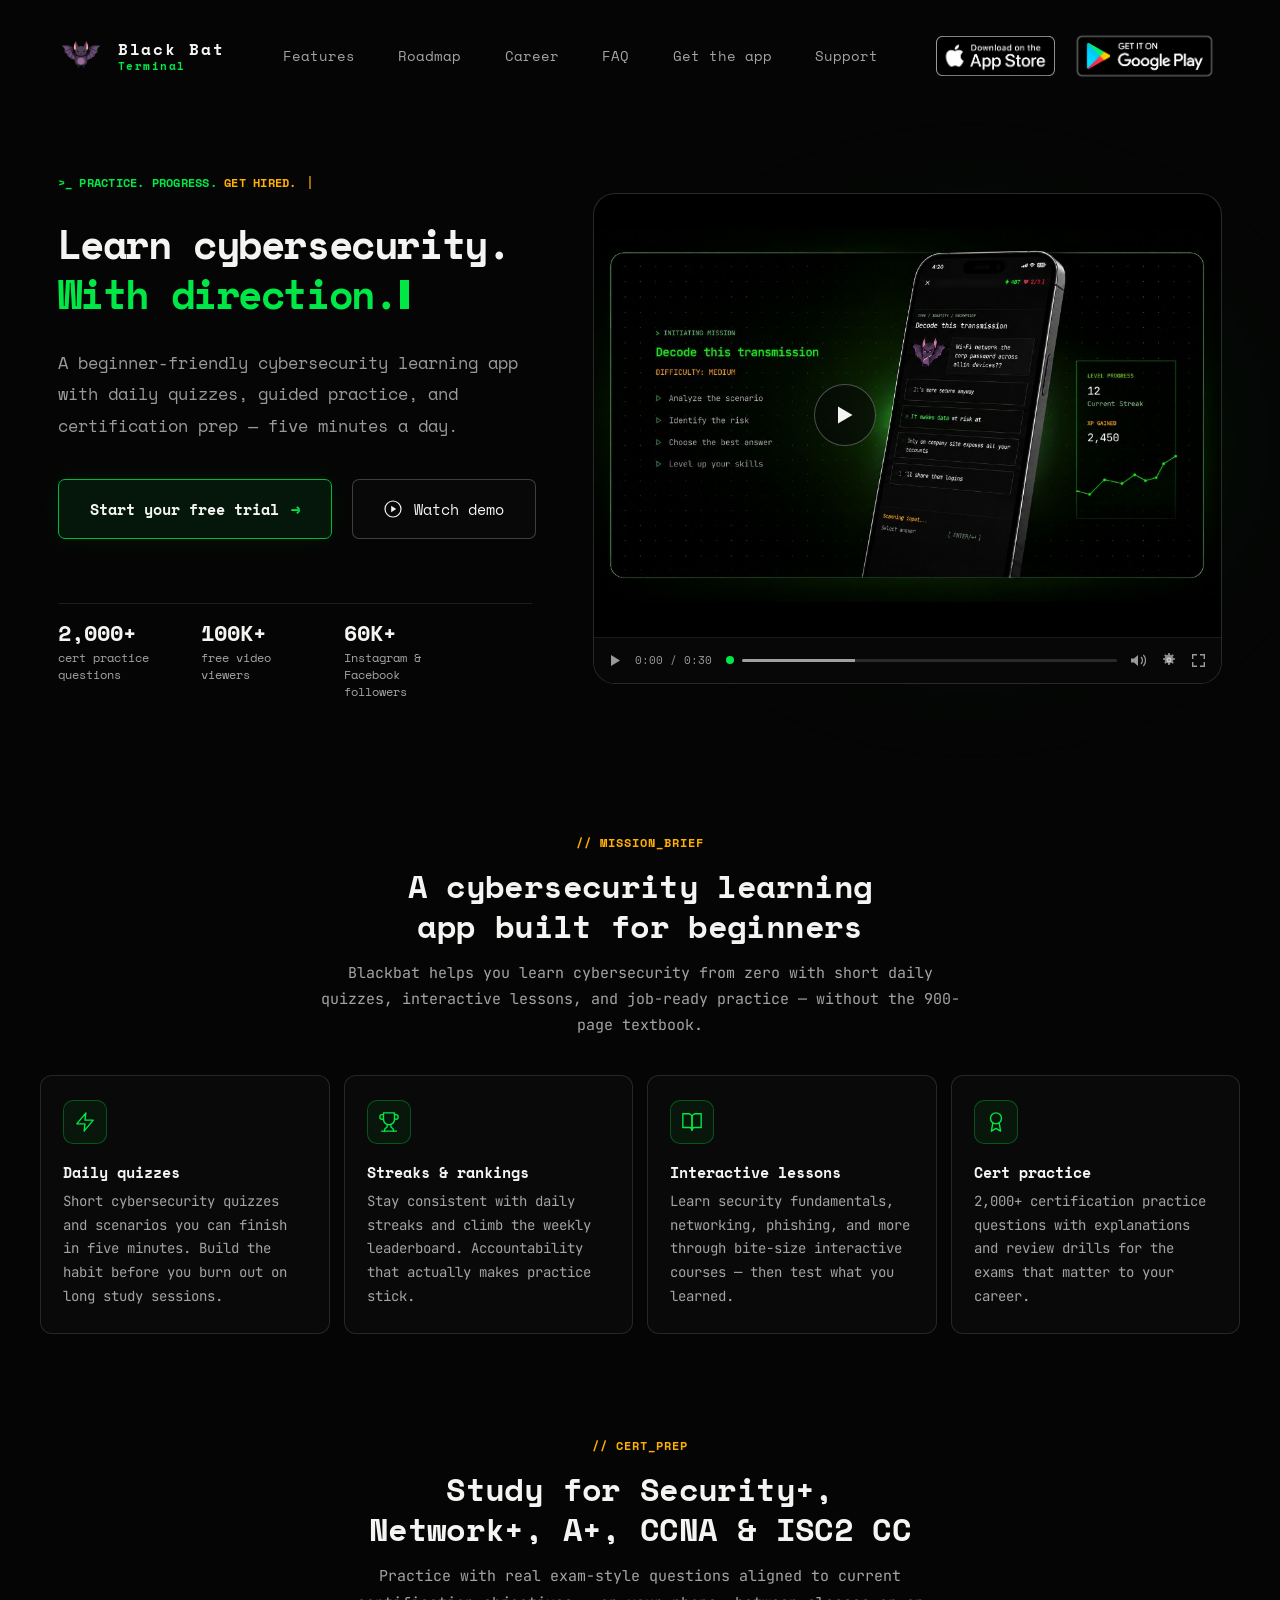
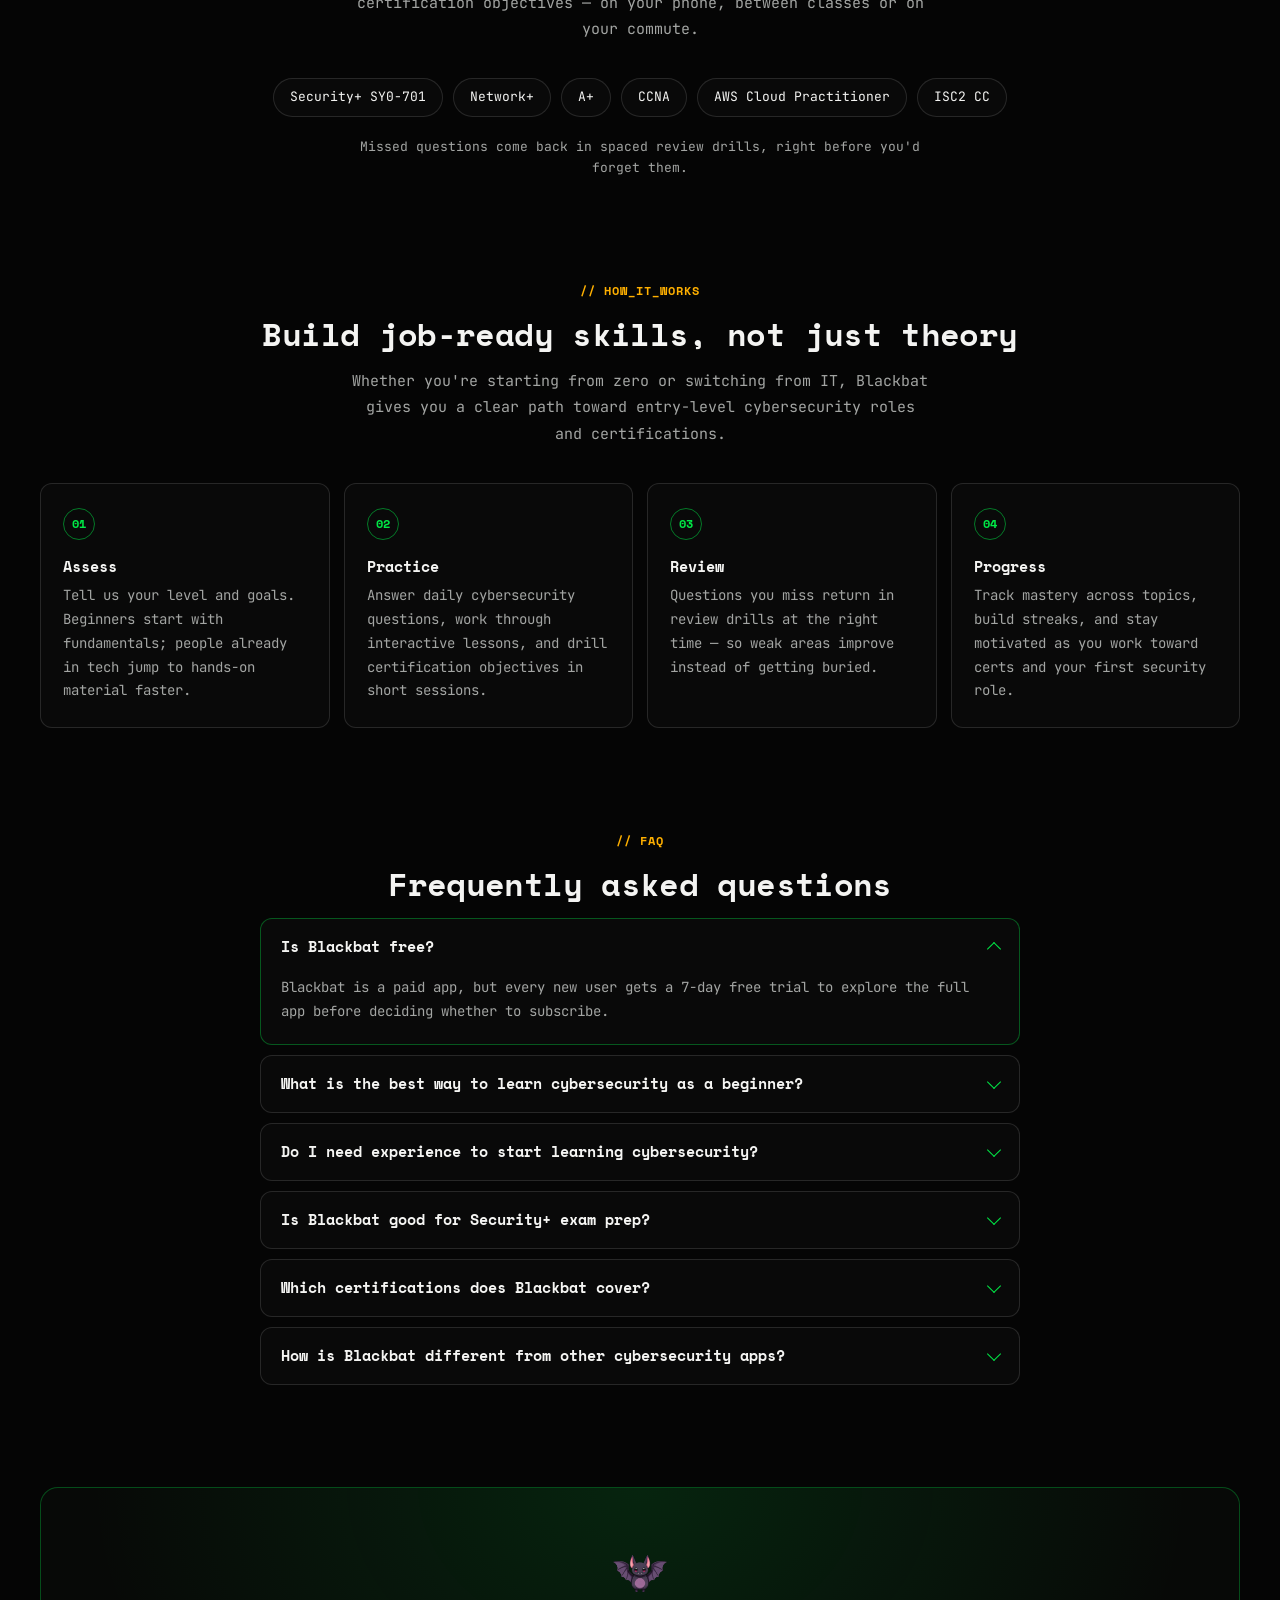
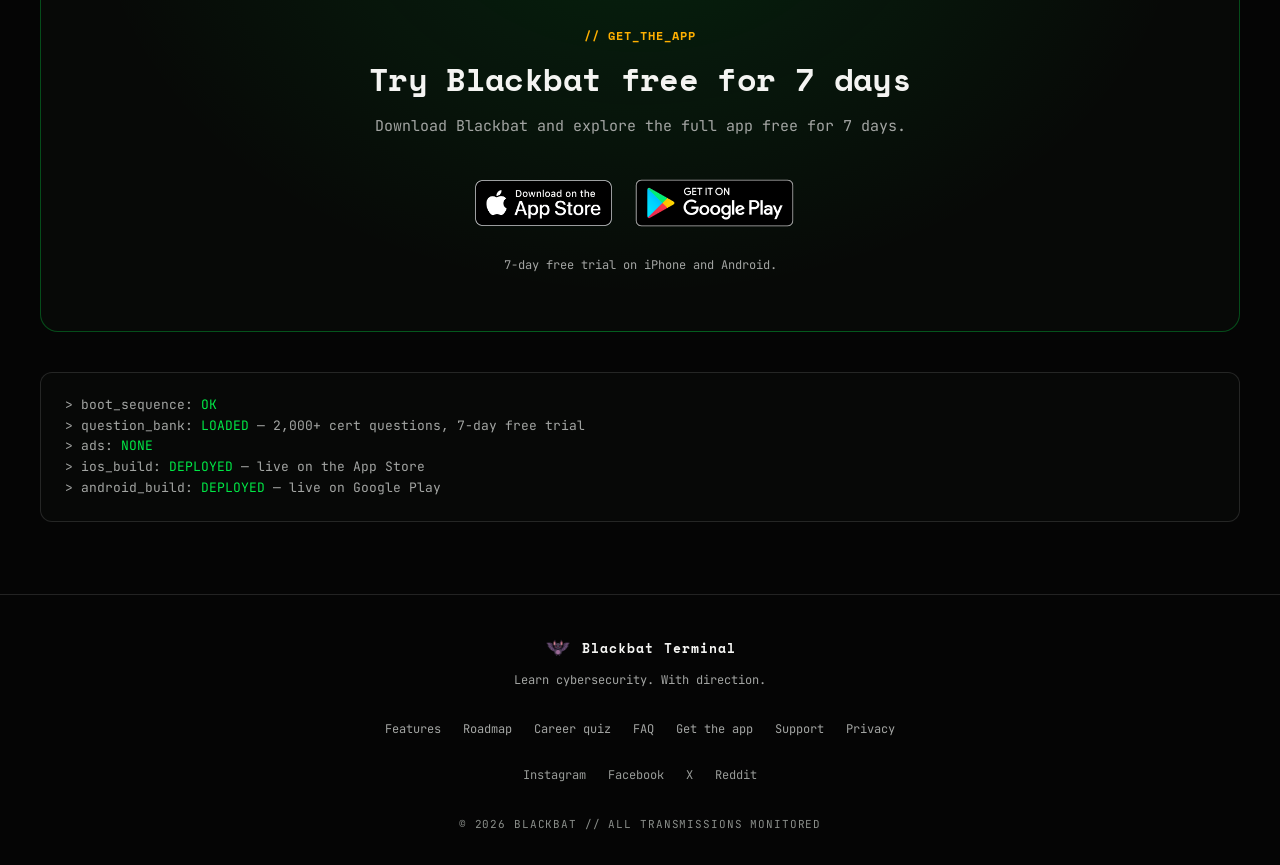
==== commit 613b8d03: "Switch site copy to paid app with 7-day free trial Blackbat no longer has a free tier or ads, so the" ====
--- a/index.html
+++ b/index.html
@@ -4,11 +4,11 @@
   <meta charset="utf-8" />
   <meta name="viewport" content="width=device-width, initial-scale=1" />
   <title>Blackbat — Cybersecurity Learning App for Beginners | Quizzes &amp; Cert Prep</title>
-  <meta name="description" content="Learn cybersecurity from zero with short daily quizzes, interactive lessons, and 2,000+ certification practice questions for Security+, Network+, A+, CCNA &amp; more. Free to start on iOS and Android." />
+  <meta name="description" content="Learn cybersecurity from zero with short daily quizzes, interactive lessons, and 2,000+ certification practice questions for Security+, Network+, A+, CCNA &amp; more. Try it free for 7 days on iOS and Android." />
   <link rel="canonical" href="https://blackbatterminal.com/" />
   <link rel="icon" type="image/png" href="assets/favicon.png" />
   <meta property="og:title" content="Blackbat — Cybersecurity Learning App for Beginners" />
-  <meta property="og:description" content="Daily cybersecurity quizzes, interactive lessons, and 2,000+ cert practice questions. Built for beginners. Free to start." />
+  <meta property="og:description" content="Daily cybersecurity quizzes, interactive lessons, and 2,000+ cert practice questions. Built for beginners. Try it free for 7 days." />
   <meta property="og:url" content="https://blackbatterminal.com/" />
   <meta property="og:site_name" content="Blackbat Terminal" />
   <meta property="og:image" content="https://blackbatterminal.com/assets/og-image.png" />
@@ -18,7 +18,7 @@
   <meta name="twitter:card" content="summary_large_image" />
   <meta name="twitter:site" content="@bblackterminal" />
   <meta name="twitter:title" content="Blackbat — Cybersecurity Learning App for Beginners" />
-  <meta name="twitter:description" content="Daily cybersecurity quizzes, interactive lessons, and 2,000+ cert practice questions. Built for beginners. Free to start." />
+  <meta name="twitter:description" content="Daily cybersecurity quizzes, interactive lessons, and 2,000+ cert practice questions. Built for beginners. Try it free for 7 days." />
   <meta name="twitter:image" content="https://blackbatterminal.com/assets/og-image.png" />
   <meta name="twitter:image:alt" content="Blackbat — cybersecurity learning app for beginners" />
   <meta name="theme-color" content="#0a0a0a" />
@@ -113,7 +113,7 @@
             "name": "Is Blackbat free?",
             "acceptedAnswer": {
               "@type": "Answer",
-              "text": "Yes. You get free daily certification questions with no account required. Blackbat Pro unlocks unlimited practice and removes ads."
+              "text": "Blackbat is a paid app, but every new user gets a 7-day free trial to explore the full app before deciding whether to subscribe."
             }
           },
           {
@@ -1335,7 +1335,7 @@
 
           <div class="hero-actions">
             <a class="dt-cta dt-cta--primary" href="#get-the-app">
-              Get started free
+              Start your free trial
               <span class="dt-cta__arrow" aria-hidden="true">&rarr;</span>
             </a>
             <button class="dt-cta dt-cta--secondary" type="button" data-demo-open>
@@ -1496,7 +1496,7 @@
       <div class="faq-list">
         <details class="faq-item" open>
           <summary>Is Blackbat free?</summary>
-          <p>Yes. You get free daily certification questions with no account required. Blackbat Pro unlocks unlimited practice and removes ads.</p>
+          <p>Blackbat is a paid app, but every new user gets a 7-day free trial to explore the full app before deciding whether to subscribe.</p>
         </details>
         <details class="faq-item">
           <summary>What is the best way to learn cybersecurity as a beginner?</summary>
@@ -1524,8 +1524,8 @@
     <section class="get-app" id="get-the-app" aria-labelledby="get-app-heading">
       <img class="get-app__logo" src="assets/bat.png" alt="" width="64" height="64" loading="lazy" />
       <p class="section-label">// GET_THE_APP</p>
-      <h2 class="section-h2" id="get-app-heading">Start learning free</h2>
-      <p class="section-intro">Download Blackbat and start practising today. No account needed to begin.</p>
+      <h2 class="section-h2" id="get-app-heading">Try Blackbat free for 7 days</h2>
+      <p class="section-intro">Download Blackbat and explore the full app free for 7 days.</p>
       <div class="get-app__badges">
         <a href="https://apps.apple.com/app/blackbat/id6788403863" aria-label="Download Blackbat on the App Store">
           <img src="assets/Download From App Store.png" alt="" width="498" height="167" loading="lazy" />
@@ -1534,13 +1534,13 @@
           <img src="assets/Get It On Playstore.png" alt="" width="646" height="250" loading="lazy" />
         </a>
       </div>
-      <p class="get-app__fine">Free on iPhone and Android. Pro is optional.</p>
+      <p class="get-app__fine">7-day free trial on iPhone and Android.</p>
     </section>
 
     <div class="log" aria-hidden="true">
       <span class="ln">&gt; boot_sequence: <span class="g">OK</span></span>
-      <span class="ln">&gt; question_bank: <span class="g">LOADED</span> — 2,000+ cert questions, free daily practice</span>
-      <span class="ln">&gt; forced_ads_during_quizzes: <span class="g">DISABLED</span></span>
+      <span class="ln">&gt; question_bank: <span class="g">LOADED</span> — 2,000+ cert questions, 7-day free trial</span>
+      <span class="ln">&gt; ads: <span class="g">NONE</span></span>
       <span class="ln">&gt; ios_build: <span class="g">DEPLOYED</span> — live on the App Store</span>
       <span class="ln">&gt; android_build: <span class="g">DEPLOYED</span> — live on Google Play</span>
     </div>
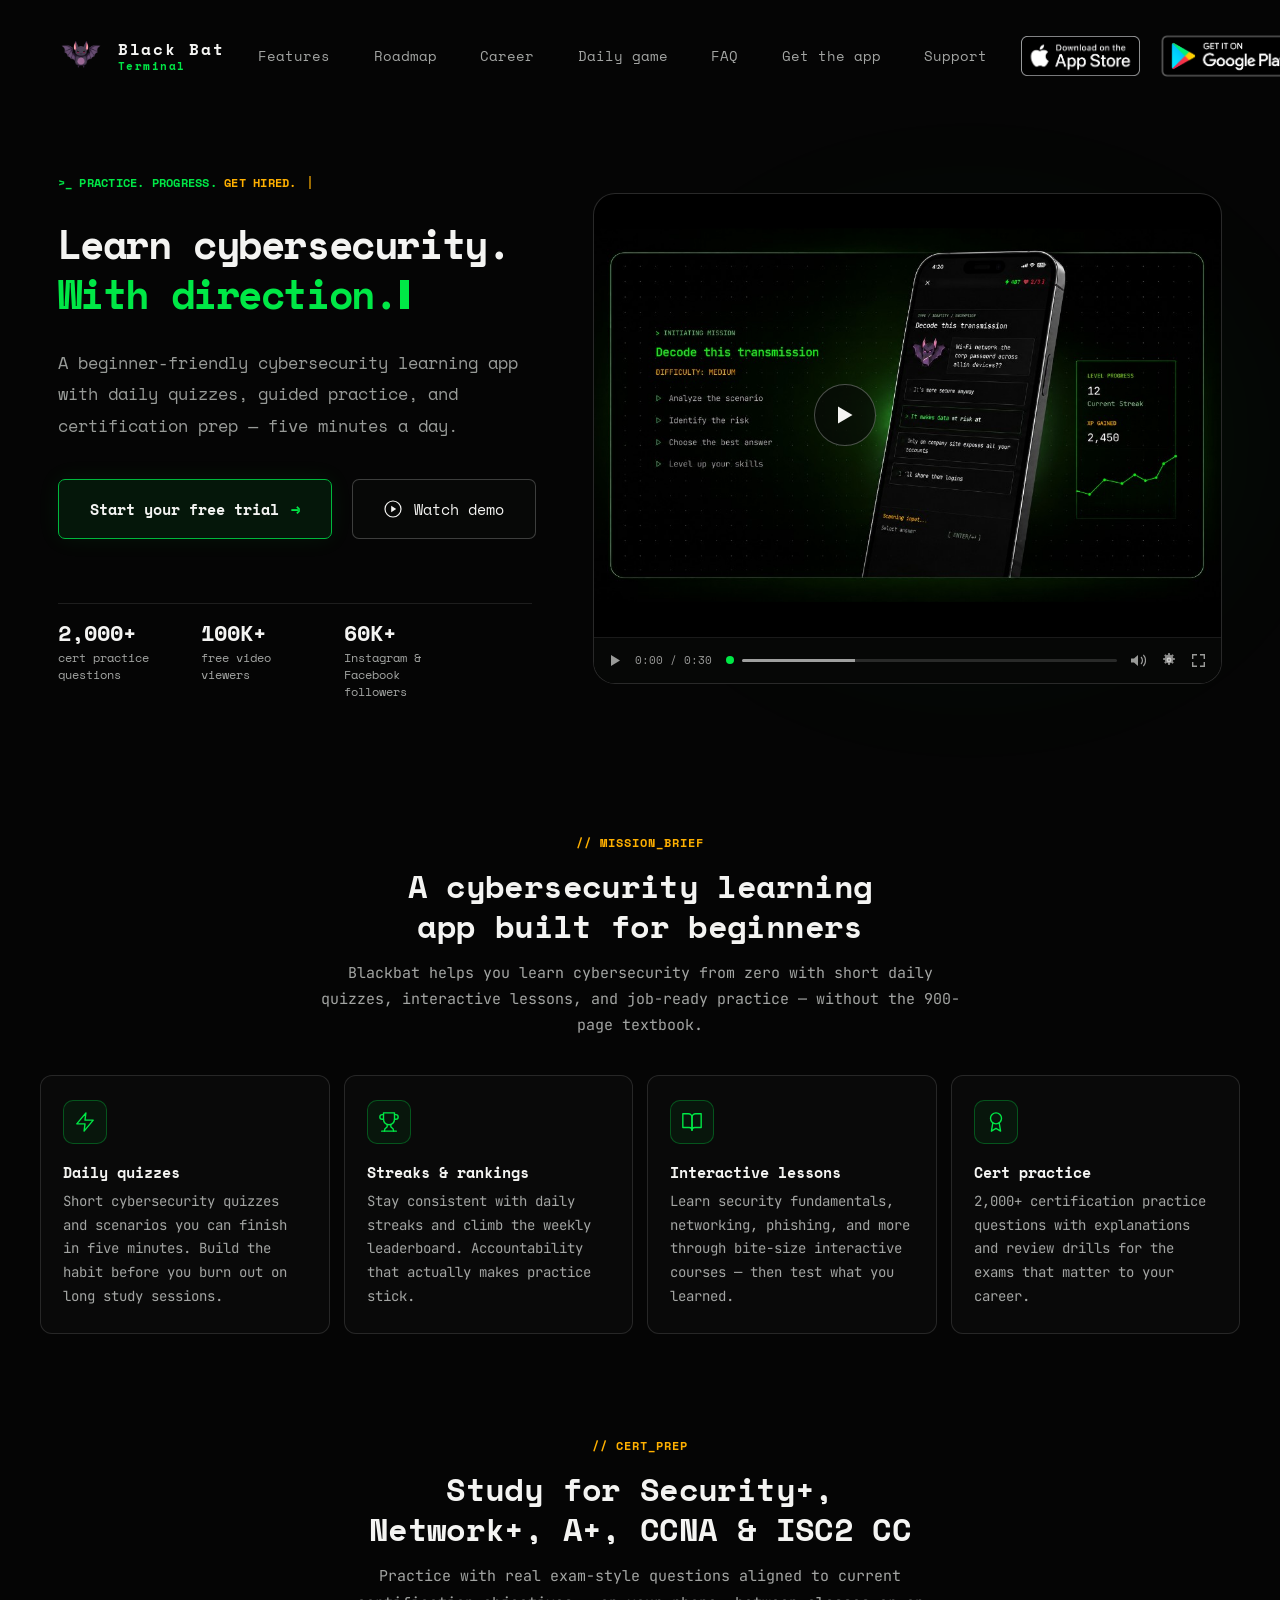
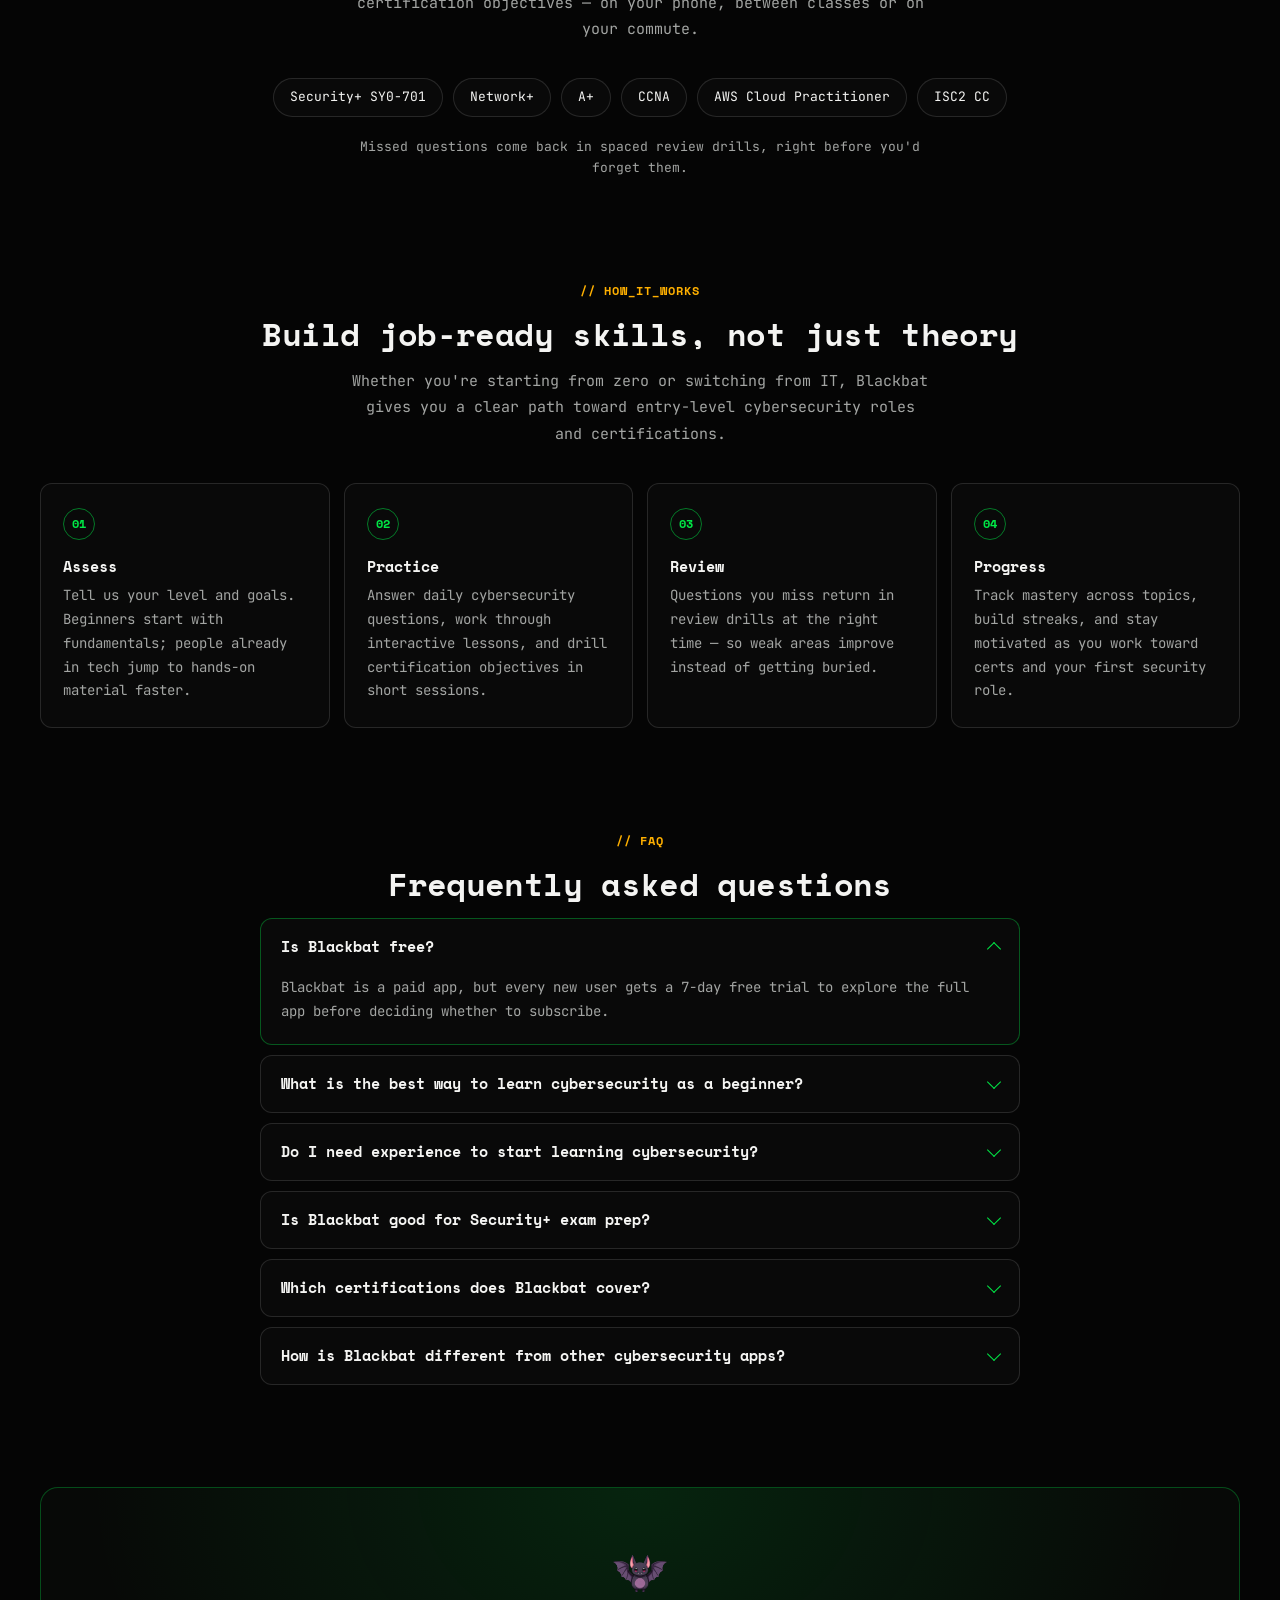
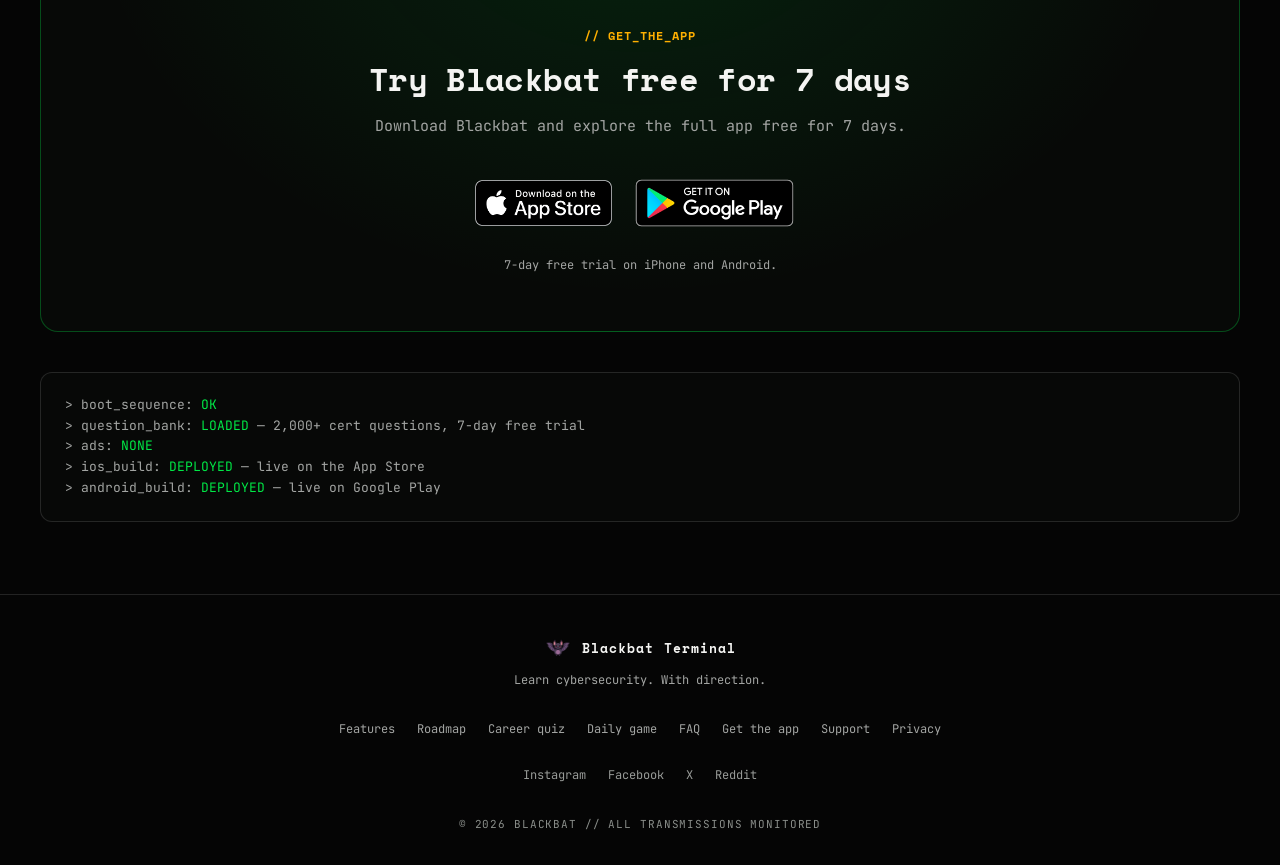
==== commit 76262ced: "Add Zero Day, a daily cyber word game, at /zeroday/ One hidden cybersecurity word a day, six probes " ====
--- a/index.html
+++ b/index.html
@@ -162,16 +162,7 @@
       width: 100%;
       touch-action: pan-y;
     }
-    /* CRT scanlines + vignette */
-    body::before {
-      content: "";
-      position: fixed;
-      inset: 0;
-      pointer-events: none;
-      z-index: 100;
-      background:
-        repeating-linear-gradient(0deg, rgba(0, 0, 0, 0.14) 0 1px, transparent 1px 3px);
-    }
+    /* Edge vignette */
     body::after {
       content: "";
       position: fixed;
@@ -269,6 +260,11 @@
     .mobile-hero-intro {
       display: none;
     }
+    .m-brand,
+    .m-sticky { display: none; }
+    html:not([data-platform="ios"]) .m-only-ios,
+    html:not([data-platform="android"]) .m-only-android,
+    html[data-platform] .m-only-other { display: none !important; }
     .cta-pane {
       padding: 4px 0;
       display: flex;
@@ -655,14 +651,157 @@
       }
       .hero-grid {
         grid-template-columns: 1fr;
-        grid-template-rows: 1fr auto;
+        grid-template-rows: auto 1fr auto;
         height: 100%;
         min-height: 0;
         gap: 10px;
         justify-items: center;
         align-items: stretch;
-        padding: 8px 16px calc(12px + env(safe-area-inset-bottom, 0px));
-      }
+        padding: calc(10px + env(safe-area-inset-top, 0px)) 16px calc(14px + env(safe-area-inset-bottom, 0px));
+      }
+      .m-brand {
+        display: flex;
+        align-items: center;
+        gap: 8px;
+        width: 100%;
+        font-family: "Space Mono", monospace;
+      }
+      .m-brand__name {
+        font-size: 13px;
+        font-weight: 700;
+        letter-spacing: 0.06em;
+        color: var(--dt-text);
+      }
+      .m-brand__name em {
+        font-style: normal;
+        color: var(--dt-green);
+      }
+      .m-brand__pill {
+        margin-left: auto;
+        padding: 5px 10px;
+        border: 1px solid rgba(0, 232, 70, 0.45);
+        border-radius: 999px;
+        background: rgba(0, 232, 70, 0.08);
+        font-size: 11px;
+        font-weight: 700;
+        letter-spacing: 0.06em;
+        color: var(--dt-green);
+        white-space: nowrap;
+      }
+      .m-cta {
+        display: flex;
+        align-items: center;
+        justify-content: center;
+        gap: 10px;
+        width: 100%;
+        min-height: 54px;
+        padding: 0 18px;
+        border-radius: 12px;
+        background: var(--dt-green);
+        color: #031006;
+        font-family: "Space Mono", monospace;
+        font-size: 16px;
+        font-weight: 700;
+        letter-spacing: 0.01em;
+        text-decoration: none;
+        box-shadow: 0 0 0 1px rgba(0, 232, 70, 0.5), 0 10px 32px rgba(0, 232, 70, 0.28);
+        transition: transform 0.12s ease, background 0.12s ease;
+      }
+      .m-cta:active {
+        transform: scale(0.98);
+        background: var(--dt-green-bright);
+      }
+      .m-cta svg {
+        width: 20px;
+        height: 20px;
+        fill: currentColor;
+        flex-shrink: 0;
+      }
+      .m-cta-note {
+        margin-top: 10px;
+        font-size: 12px;
+        line-height: 1.4;
+        color: var(--dt-text-2);
+        text-align: center;
+      }
+      .m-cta-note strong {
+        color: var(--dt-text);
+        font-weight: 500;
+      }
+      .m-cta-alt {
+        margin-top: 2px;
+        font-size: 12px;
+        color: var(--dt-text-muted);
+        text-align: center;
+      }
+      .m-cta-alt a {
+        display: inline-block;
+        padding: 8px 2px;
+        color: var(--dt-text);
+        text-decoration: underline;
+        text-underline-offset: 3px;
+      }
+      .m-sticky {
+        display: flex;
+        align-items: center;
+        gap: 10px;
+        position: fixed;
+        left: 0;
+        right: 0;
+        bottom: 0;
+        z-index: 90;
+        padding: 10px 16px calc(10px + env(safe-area-inset-bottom, 0px));
+        background: rgba(5, 5, 5, 0.94);
+        backdrop-filter: blur(10px);
+        -webkit-backdrop-filter: blur(10px);
+        border-top: 1px solid rgba(0, 232, 70, 0.3);
+        font-family: "Space Mono", monospace;
+        transform: translateY(100%);
+        visibility: hidden;
+        transition: transform 0.25s ease, visibility 0s linear 0.25s;
+      }
+      .m-sticky.is-visible {
+        transform: none;
+        visibility: visible;
+        transition: transform 0.25s ease;
+      }
+      .m-sticky img {
+        width: 34px;
+        height: 34px;
+        object-fit: contain;
+        flex-shrink: 0;
+      }
+      .m-sticky__text {
+        display: flex;
+        flex-direction: column;
+        min-width: 0;
+        line-height: 1.25;
+      }
+      .m-sticky__text strong {
+        font-size: 13px;
+        color: var(--dt-text);
+      }
+      .m-sticky__text span {
+        font-size: 11px;
+        color: var(--dt-green);
+      }
+      .m-sticky__btn {
+        margin-left: auto;
+        display: inline-flex;
+        align-items: center;
+        justify-content: center;
+        min-height: 44px;
+        padding: 0 18px;
+        border-radius: 10px;
+        background: var(--dt-green);
+        color: #031006;
+        font-size: 14px;
+        font-weight: 700;
+        text-decoration: none;
+        white-space: nowrap;
+      }
+      /* Room for the sticky bar so it never covers the footer links */
+      body { padding-bottom: calc(64px + env(safe-area-inset-bottom, 0px)); }
       .video-pane {
         min-height: 0;
         height: 100%;
@@ -677,6 +816,7 @@
         justify-content: flex-end;
         align-items: center;
         width: 100%;
+        max-width: 420px;
         height: auto;
         flex-shrink: 0;
       }
@@ -1240,7 +1380,6 @@
 
     @media (min-width: 921px) {
       body { background: var(--dt-bg); }
-      body::before,
       body::after { display: none; }
 
       .hero { display: none; }
@@ -1283,8 +1422,22 @@
       .hero-copy-dt,
       .showcase { animation: none; }
       .dt-cta--primary:hover { transform: none; }
+      .m-sticky,
+      .m-sticky.is-visible,
+      .m-cta { transition: none; }
     }
   </style>
+  <script>
+    /* Phones get one store button for their own platform; see .m-only-* */
+    (function () {
+      var ua = navigator.userAgent || "";
+      var platform = /android/i.test(ua) ? "android"
+        : (/iphone|ipad|ipod/i.test(ua) || (/macintosh/i.test(ua) && navigator.maxTouchPoints > 1)) ? "ios"
+        : "";
+      if (platform) document.documentElement.setAttribute("data-platform", platform);
+    })();
+  </script>
+  <script src="js/attribution.js" defer></script>
 </head>
 <body>
   <header class="dt-header" id="top">
@@ -1300,6 +1453,7 @@
         <a href="#features">Features</a>
         <a href="roadmap.html">Roadmap</a>
         <a href="career-quiz.html">Career</a>
+        <a href="zeroday/">Daily game</a>
         <a href="#faq">FAQ</a>
         <a href="#get-the-app">Get the app</a>
         <a class="dt-nav__extra" href="support.html">Support</a>
@@ -1385,8 +1539,12 @@
     </section>
 
     <div class="wrap">
-    <section class="hero">
+    <section class="hero" aria-label="Get the Blackbat app">
       <div class="hero-grid" id="get">
+        <div class="m-brand">
+          <span class="m-brand__name">Black Bat <em>Terminal</em></span>
+          <span class="m-brand__pill">7 DAYS FREE</span>
+        </div>
         <div class="video-pane">
           <video class="mockup-video" autoplay muted loop playsinline preload="metadata" aria-label="Blackbat app mockups playing in video">
             <source src="assets/App Store Mockups.mp4" type="video/mp4" />
@@ -1394,7 +1552,15 @@
         </div>
 
         <div class="cta-pane">
-          <div class="badge-grid">
+          <a class="m-cta m-only-ios" href="https://apps.apple.com/app/blackbat/id6788403863">
+            <svg viewBox="0 0 24 24" aria-hidden="true"><path d="M16.37 12.6c-.02-2.3 1.88-3.4 1.96-3.46-1.07-1.56-2.73-1.77-3.32-1.8-1.41-.14-2.76.83-3.48.83-.72 0-1.83-.81-3.01-.79-1.55.02-2.98.9-3.78 2.29-1.61 2.79-.41 6.92 1.16 9.19.77 1.11 1.68 2.35 2.88 2.31 1.16-.05 1.59-.75 2.99-.75 1.4 0 1.79.75 3.01.72 1.24-.02 2.03-1.13 2.79-2.24.88-1.29 1.24-2.53 1.26-2.6-.03-.01-2.42-.93-2.46-3.7zM14.08 5.83c.64-.77 1.07-1.85.95-2.92-.92.04-2.03.61-2.69 1.38-.59.68-1.11 1.78-.97 2.83 1.02.08 2.07-.52 2.71-1.29z"/></svg>
+            Start 7-day free trial
+          </a>
+          <a class="m-cta m-only-android" href="https://play.google.com/store/apps/details?id=com.milindbhatt.blackbat">
+            <svg viewBox="0 0 24 24" aria-hidden="true"><path d="M5 3.2v17.6c0 .7.8 1.2 1.4.8l14.6-8.8c.6-.4.6-1.2 0-1.6L6.4 2.4C5.8 2 5 2.5 5 3.2z"/></svg>
+            Start 7-day free trial
+          </a>
+          <div class="badge-grid m-only-other">
             <a class="store-badge" href="https://apps.apple.com/app/blackbat/id6788403863" aria-label="Download Blackbat from the App Store">
               <img src="assets/Download From App Store.png" alt="Download on the App Store" />
             </a>
@@ -1402,6 +1568,14 @@
               <img src="assets/Get It On Playstore.png" alt="Get it on Google Play" />
             </a>
           </div>
+          <p class="m-cta-note">
+            <strong class="m-only-ios">Opens the App Store.</strong>
+            <strong class="m-only-android">Opens Google Play.</strong>
+            <strong class="m-only-other">7-day free trial.</strong>
+            Cancel anytime.
+          </p>
+          <p class="m-cta-alt m-only-ios">On Android? <a href="https://play.google.com/store/apps/details?id=com.milindbhatt.blackbat">Get it on Google Play</a></p>
+          <p class="m-cta-alt m-only-android">On iPhone? <a href="https://apps.apple.com/app/blackbat/id6788403863">Get it on the App Store</a></p>
         </div>
       </div>
     </section>
@@ -1557,6 +1731,7 @@
       <a href="#features">Features</a>
       <a href="roadmap.html">Roadmap</a>
       <a href="career-quiz.html">Career quiz</a>
+      <a href="zeroday/">Daily game</a>
       <a href="#faq">FAQ</a>
       <a href="#get-the-app">Get the app</a>
       <a href="support.html">Support</a>
@@ -1571,6 +1746,39 @@
     <p class="site-footer__copy">&copy; 2026 BLACKBAT // ALL TRANSMISSIONS MONITORED</p>
   </footer>
 
+  <div class="m-sticky" id="m-sticky">
+    <img src="assets/bat.png" alt="" width="34" height="34" loading="lazy" />
+    <span class="m-sticky__text">
+      <strong>Blackbat</strong>
+      <span>7-day free trial</span>
+    </span>
+    <a class="m-sticky__btn m-only-ios" href="https://apps.apple.com/app/blackbat/id6788403863">Get the app</a>
+    <a class="m-sticky__btn m-only-android" href="https://play.google.com/store/apps/details?id=com.milindbhatt.blackbat">Get the app</a>
+    <a class="m-sticky__btn m-only-other" href="#get-the-app">Get the app</a>
+  </div>
+  <script>
+    /* Mobile download bar: shown once the hero's own button has scrolled
+       away, hidden again while the "Get the app" section is on screen. */
+    (function () {
+      var bar = document.getElementById("m-sticky");
+      var hero = document.querySelector(".hero");
+      var getApp = document.getElementById("get-the-app");
+      if (!bar || !hero || !("IntersectionObserver" in window)) return;
+      var seen = { hero: true, getApp: false };
+      function update() {
+        bar.classList.toggle("is-visible", !seen.hero && !seen.getApp);
+      }
+      var io = new IntersectionObserver(function (entries) {
+        entries.forEach(function (entry) {
+          seen[entry.target === hero ? "hero" : "getApp"] = entry.isIntersecting;
+        });
+        update();
+      });
+      io.observe(hero);
+      if (getApp) io.observe(getApp);
+    })();
+  </script>
+
   <div class="dt-modal" id="demo-modal" hidden>
     <button class="dt-modal__backdrop" type="button" data-demo-close aria-label="Close demo video"></button>
     <div class="dt-modal__panel" role="dialog" aria-modal="true" aria-label="Blackbat demo video">
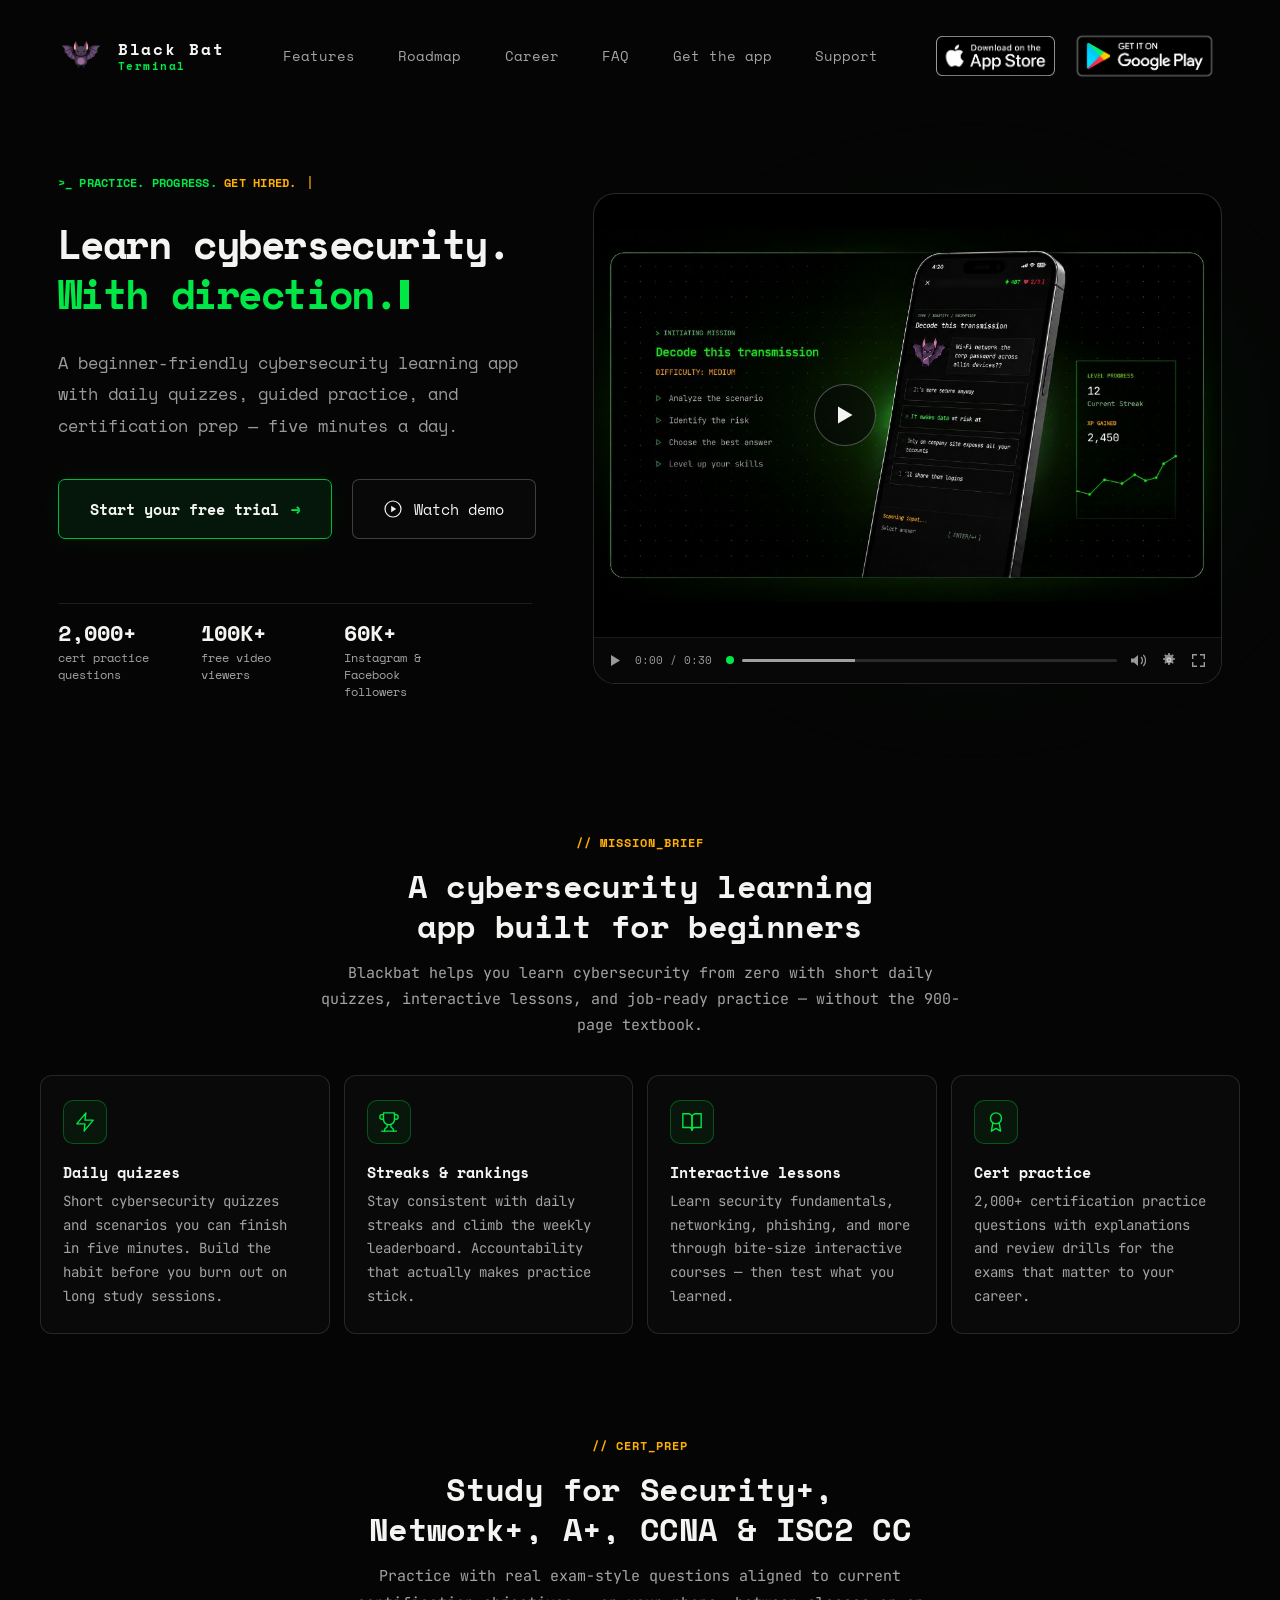
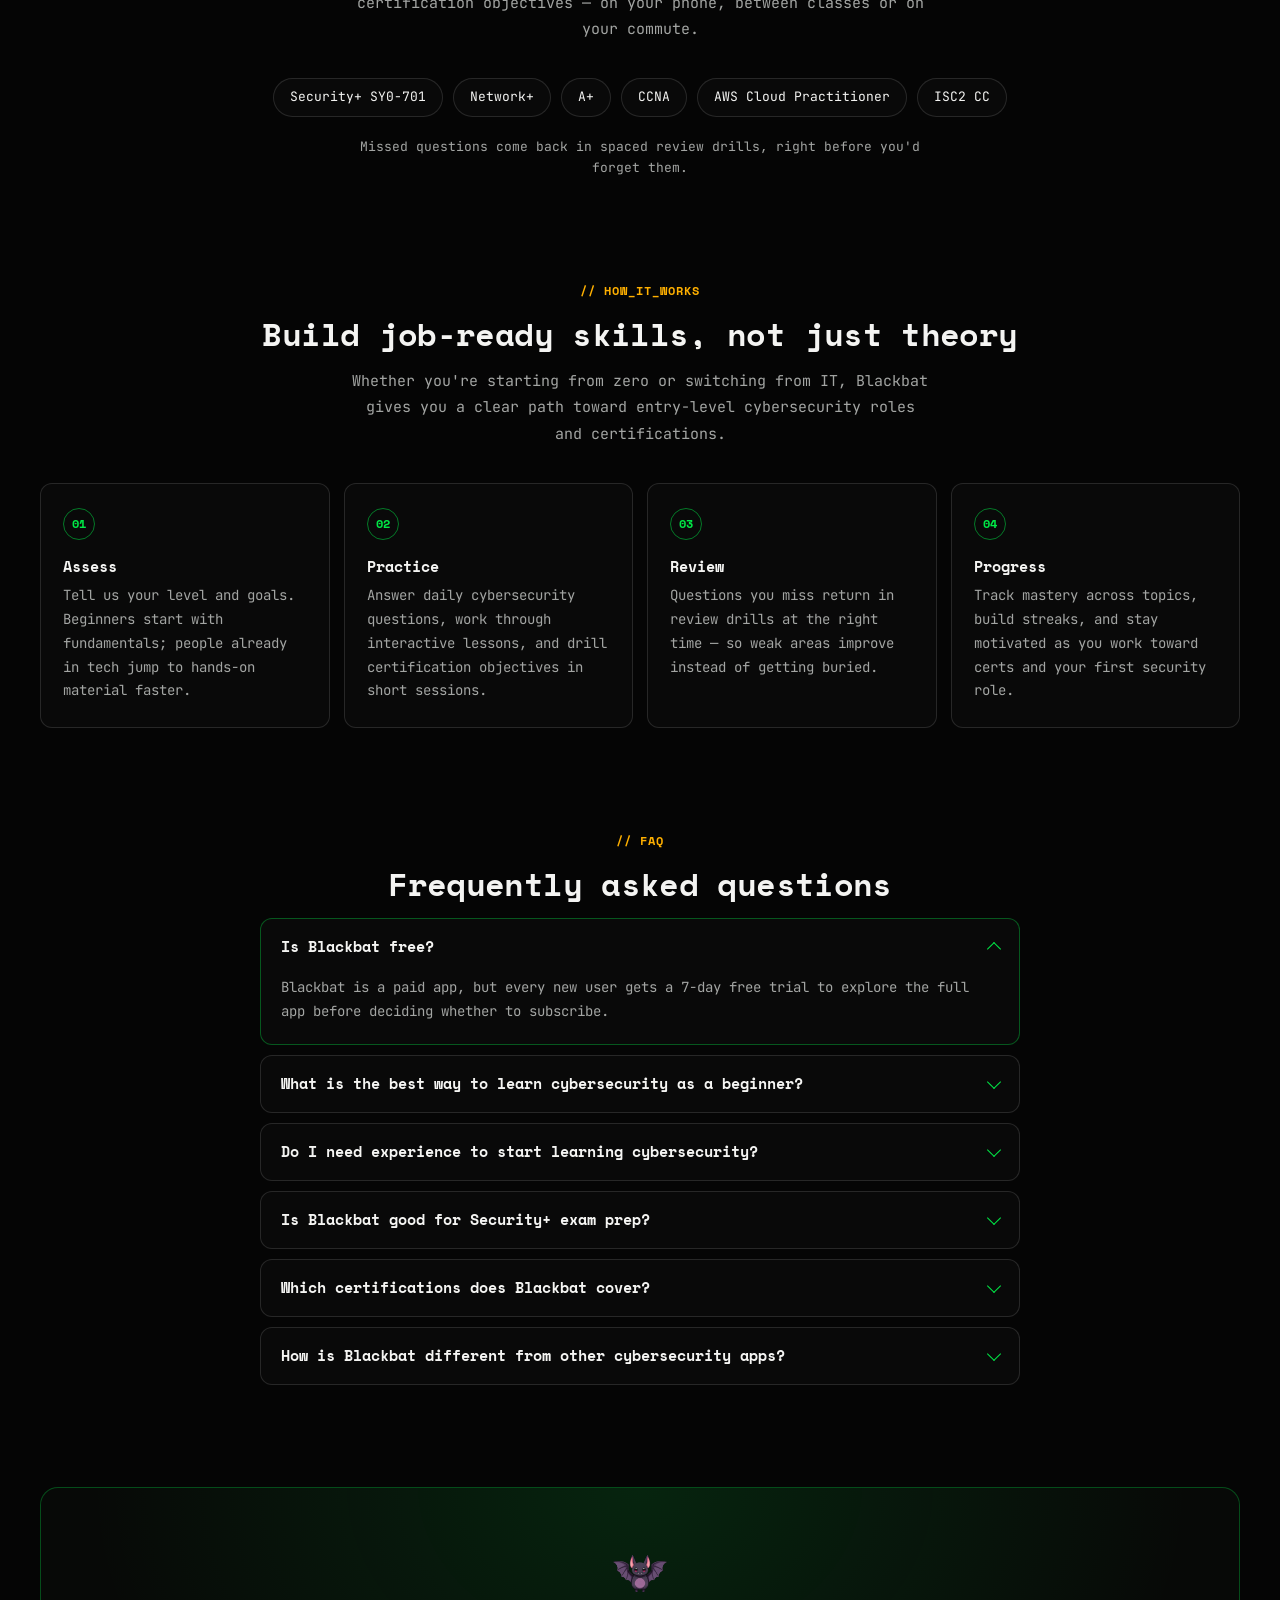
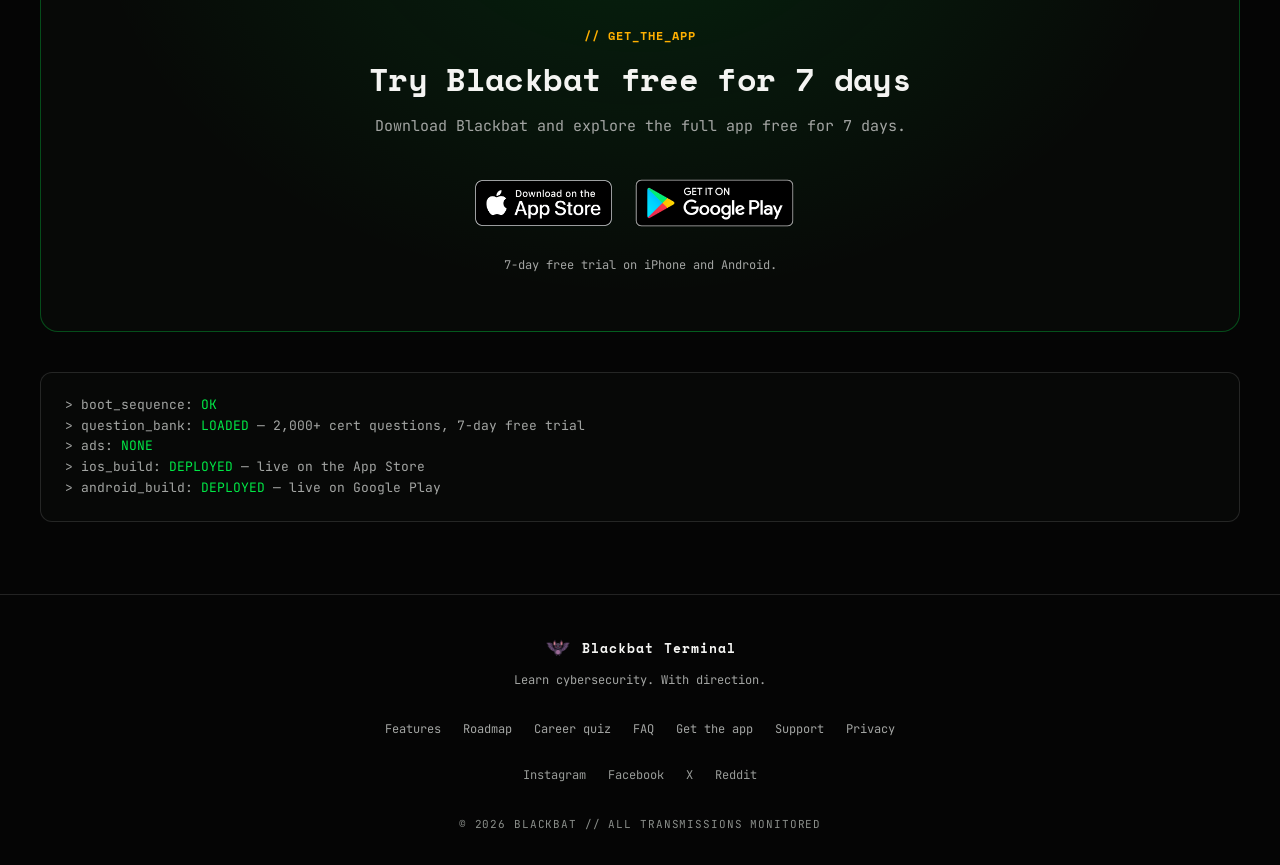
==== commit a1f3a5de: "Drop trial pricing from the mobile first screen The iOS onboarding handles the trial offer, so the p" ====
--- a/index.html
+++ b/index.html
@@ -717,19 +717,8 @@
         fill: currentColor;
         flex-shrink: 0;
       }
-      .m-cta-note {
+      .m-cta-alt {
         margin-top: 10px;
-        font-size: 12px;
-        line-height: 1.4;
-        color: var(--dt-text-2);
-        text-align: center;
-      }
-      .m-cta-note strong {
-        color: var(--dt-text);
-        font-weight: 500;
-      }
-      .m-cta-alt {
-        margin-top: 2px;
         font-size: 12px;
         color: var(--dt-text-muted);
         text-align: center;
@@ -1453,7 +1442,6 @@
         <a href="#features">Features</a>
         <a href="roadmap.html">Roadmap</a>
         <a href="career-quiz.html">Career</a>
-        <a href="zeroday/">Daily game</a>
         <a href="#faq">FAQ</a>
         <a href="#get-the-app">Get the app</a>
         <a class="dt-nav__extra" href="support.html">Support</a>
@@ -1543,7 +1531,7 @@
       <div class="hero-grid" id="get">
         <div class="m-brand">
           <span class="m-brand__name">Black Bat <em>Terminal</em></span>
-          <span class="m-brand__pill">7 DAYS FREE</span>
+          <span class="m-brand__pill">2,000+ QUESTIONS</span>
         </div>
         <div class="video-pane">
           <video class="mockup-video" autoplay muted loop playsinline preload="metadata" aria-label="Blackbat app mockups playing in video">
@@ -1554,11 +1542,11 @@
         <div class="cta-pane">
           <a class="m-cta m-only-ios" href="https://apps.apple.com/app/blackbat/id6788403863">
             <svg viewBox="0 0 24 24" aria-hidden="true"><path d="M16.37 12.6c-.02-2.3 1.88-3.4 1.96-3.46-1.07-1.56-2.73-1.77-3.32-1.8-1.41-.14-2.76.83-3.48.83-.72 0-1.83-.81-3.01-.79-1.55.02-2.98.9-3.78 2.29-1.61 2.79-.41 6.92 1.16 9.19.77 1.11 1.68 2.35 2.88 2.31 1.16-.05 1.59-.75 2.99-.75 1.4 0 1.79.75 3.01.72 1.24-.02 2.03-1.13 2.79-2.24.88-1.29 1.24-2.53 1.26-2.6-.03-.01-2.42-.93-2.46-3.7zM14.08 5.83c.64-.77 1.07-1.85.95-2.92-.92.04-2.03.61-2.69 1.38-.59.68-1.11 1.78-.97 2.83 1.02.08 2.07-.52 2.71-1.29z"/></svg>
-            Start 7-day free trial
+            Download on the App Store
           </a>
           <a class="m-cta m-only-android" href="https://play.google.com/store/apps/details?id=com.milindbhatt.blackbat">
             <svg viewBox="0 0 24 24" aria-hidden="true"><path d="M5 3.2v17.6c0 .7.8 1.2 1.4.8l14.6-8.8c.6-.4.6-1.2 0-1.6L6.4 2.4C5.8 2 5 2.5 5 3.2z"/></svg>
-            Start 7-day free trial
+            Get it on Google Play
           </a>
           <div class="badge-grid m-only-other">
             <a class="store-badge" href="https://apps.apple.com/app/blackbat/id6788403863" aria-label="Download Blackbat from the App Store">
@@ -1568,12 +1556,6 @@
               <img src="assets/Get It On Playstore.png" alt="Get it on Google Play" />
             </a>
           </div>
-          <p class="m-cta-note">
-            <strong class="m-only-ios">Opens the App Store.</strong>
-            <strong class="m-only-android">Opens Google Play.</strong>
-            <strong class="m-only-other">7-day free trial.</strong>
-            Cancel anytime.
-          </p>
           <p class="m-cta-alt m-only-ios">On Android? <a href="https://play.google.com/store/apps/details?id=com.milindbhatt.blackbat">Get it on Google Play</a></p>
           <p class="m-cta-alt m-only-android">On iPhone? <a href="https://apps.apple.com/app/blackbat/id6788403863">Get it on the App Store</a></p>
         </div>
@@ -1731,7 +1713,6 @@
       <a href="#features">Features</a>
       <a href="roadmap.html">Roadmap</a>
       <a href="career-quiz.html">Career quiz</a>
-      <a href="zeroday/">Daily game</a>
       <a href="#faq">FAQ</a>
       <a href="#get-the-app">Get the app</a>
       <a href="support.html">Support</a>
@@ -1750,7 +1731,7 @@
     <img src="assets/bat.png" alt="" width="34" height="34" loading="lazy" />
     <span class="m-sticky__text">
       <strong>Blackbat</strong>
-      <span>7-day free trial</span>
+      <span>Cybersecurity app</span>
     </span>
     <a class="m-sticky__btn m-only-ios" href="https://apps.apple.com/app/blackbat/id6788403863">Get the app</a>
     <a class="m-sticky__btn m-only-android" href="https://play.google.com/store/apps/details?id=com.milindbhatt.blackbat">Get the app</a>
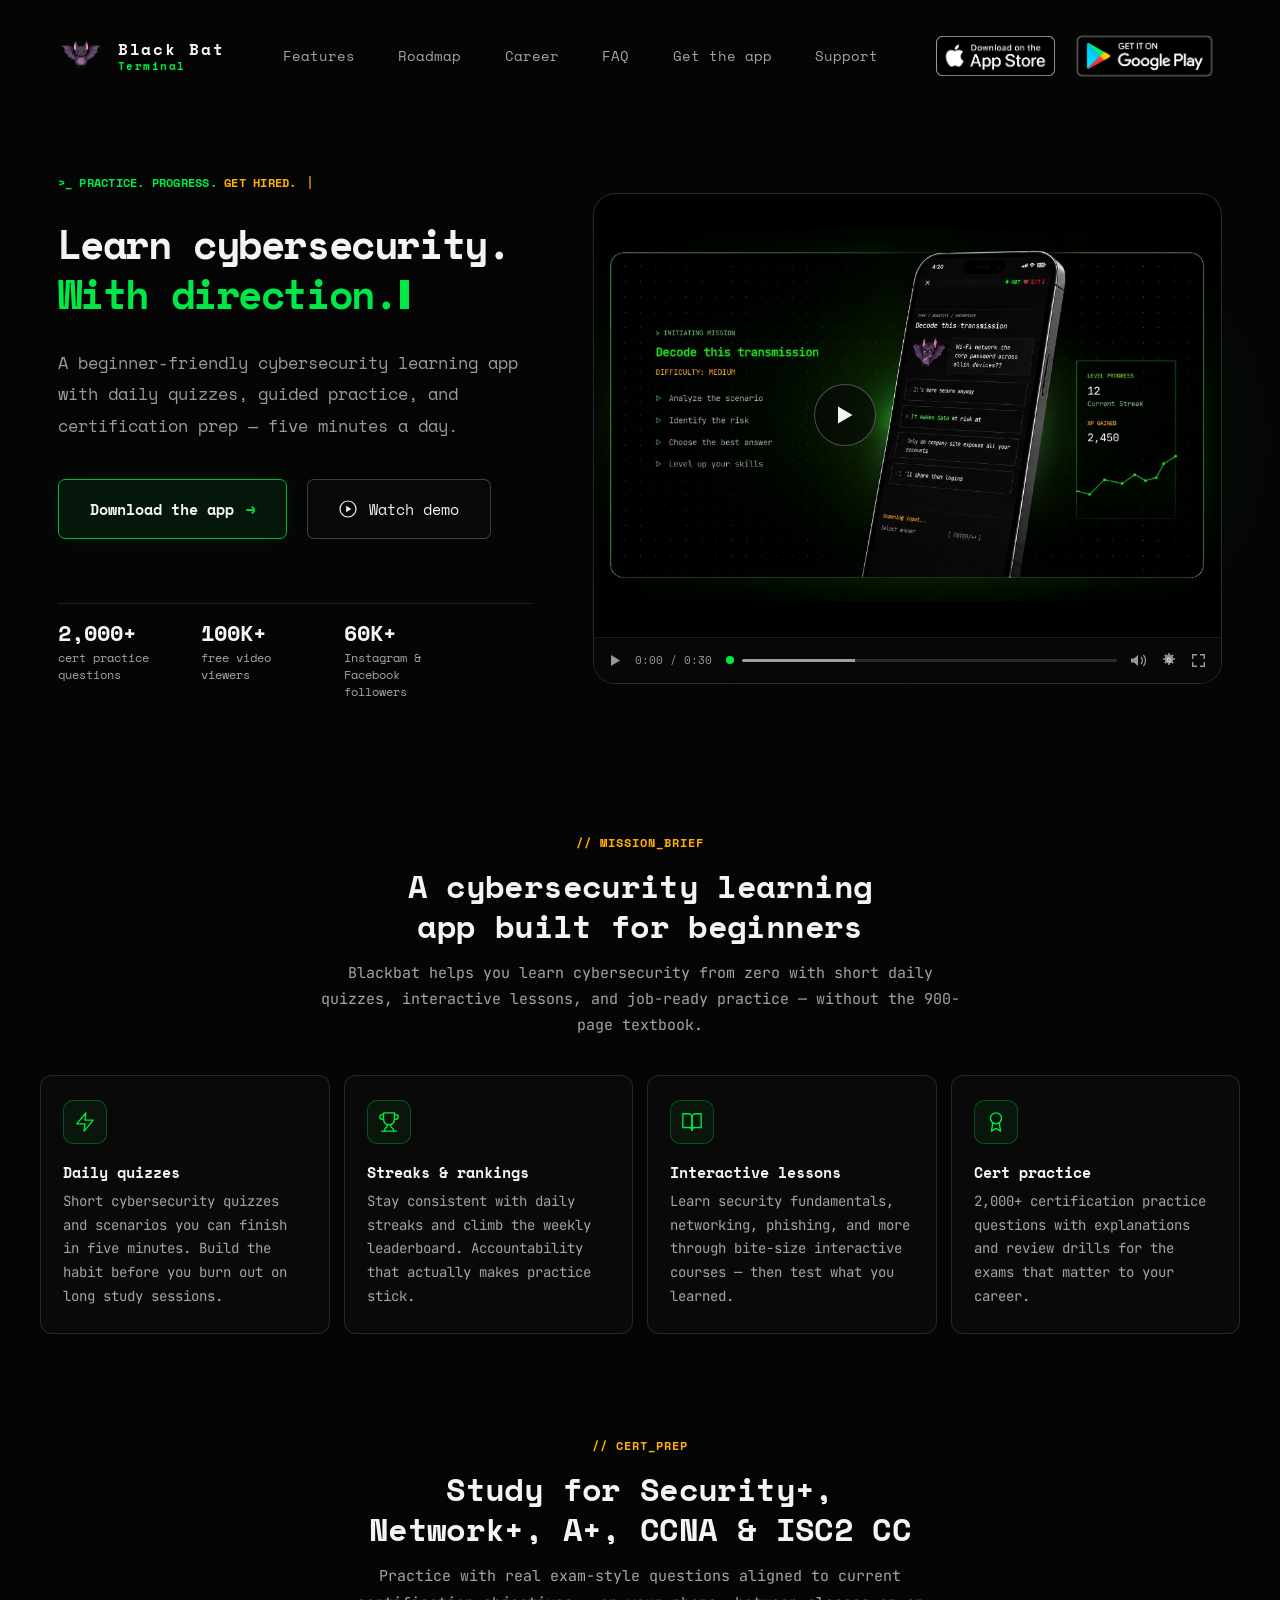
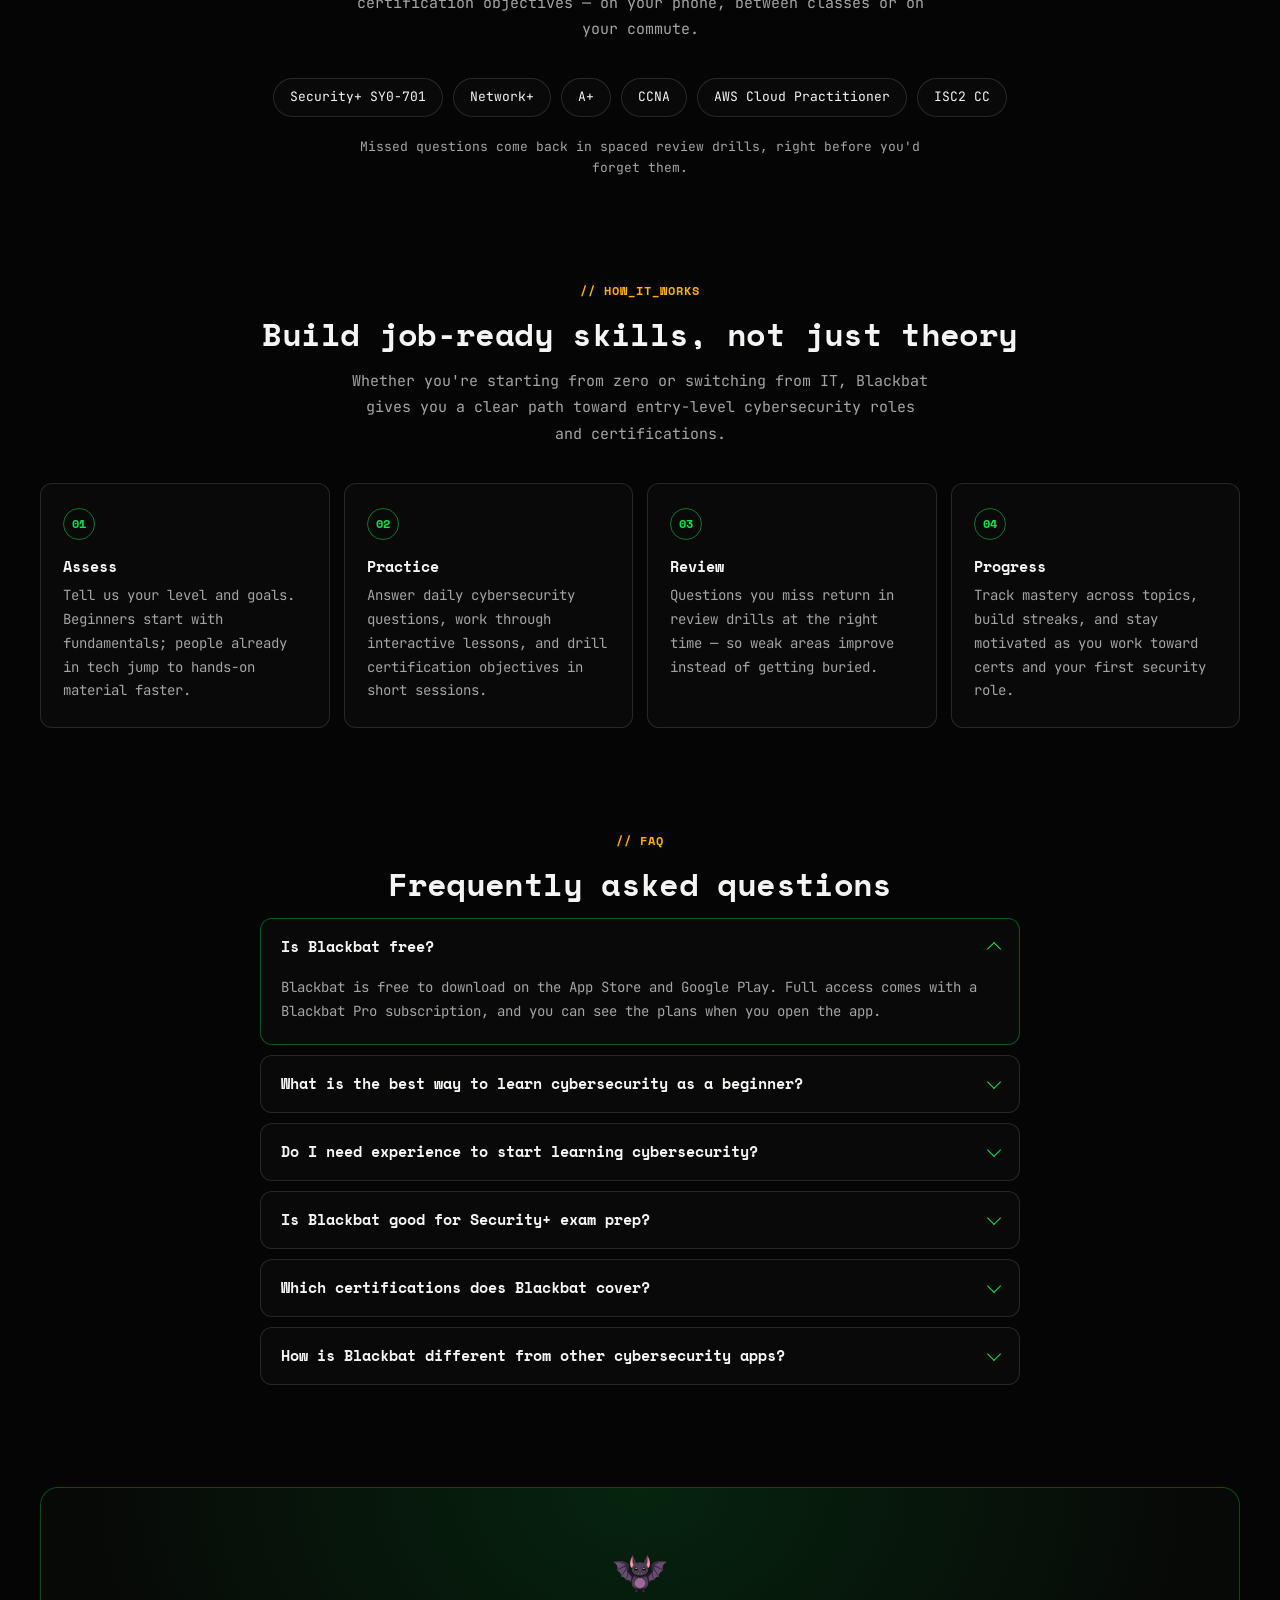
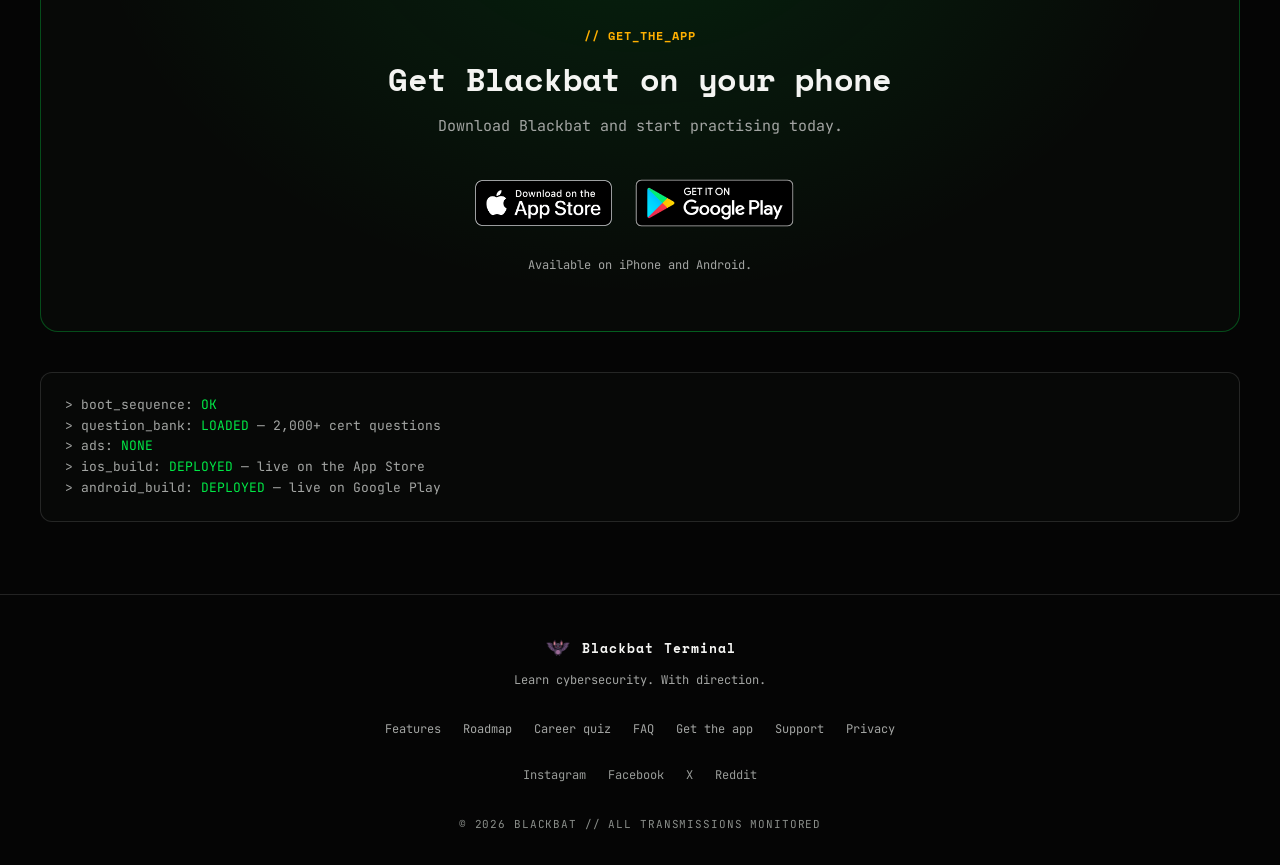
==== commit 72558c97: "Remove every 7-day free trial mention from the site The trial is presented in the app's onboarding, " ====
--- a/index.html
+++ b/index.html
@@ -4,11 +4,11 @@
   <meta charset="utf-8" />
   <meta name="viewport" content="width=device-width, initial-scale=1" />
   <title>Blackbat — Cybersecurity Learning App for Beginners | Quizzes &amp; Cert Prep</title>
-  <meta name="description" content="Learn cybersecurity from zero with short daily quizzes, interactive lessons, and 2,000+ certification practice questions for Security+, Network+, A+, CCNA &amp; more. Try it free for 7 days on iOS and Android." />
+  <meta name="description" content="Learn cybersecurity from zero with short daily quizzes, interactive lessons, and 2,000+ certification practice questions for Security+, Network+, A+, CCNA &amp; more. Available on iOS and Android." />
   <link rel="canonical" href="https://blackbatterminal.com/" />
   <link rel="icon" type="image/png" href="assets/favicon.png" />
   <meta property="og:title" content="Blackbat — Cybersecurity Learning App for Beginners" />
-  <meta property="og:description" content="Daily cybersecurity quizzes, interactive lessons, and 2,000+ cert practice questions. Built for beginners. Try it free for 7 days." />
+  <meta property="og:description" content="Daily cybersecurity quizzes, interactive lessons, and 2,000+ cert practice questions. Built for beginners. Available on iOS and Android." />
   <meta property="og:url" content="https://blackbatterminal.com/" />
   <meta property="og:site_name" content="Blackbat Terminal" />
   <meta property="og:image" content="https://blackbatterminal.com/assets/og-image.png" />
@@ -18,7 +18,7 @@
   <meta name="twitter:card" content="summary_large_image" />
   <meta name="twitter:site" content="@bblackterminal" />
   <meta name="twitter:title" content="Blackbat — Cybersecurity Learning App for Beginners" />
-  <meta name="twitter:description" content="Daily cybersecurity quizzes, interactive lessons, and 2,000+ cert practice questions. Built for beginners. Try it free for 7 days." />
+  <meta name="twitter:description" content="Daily cybersecurity quizzes, interactive lessons, and 2,000+ cert practice questions. Built for beginners. Available on iOS and Android." />
   <meta name="twitter:image" content="https://blackbatterminal.com/assets/og-image.png" />
   <meta name="twitter:image:alt" content="Blackbat — cybersecurity learning app for beginners" />
   <meta name="theme-color" content="#0a0a0a" />
@@ -113,7 +113,7 @@
             "name": "Is Blackbat free?",
             "acceptedAnswer": {
               "@type": "Answer",
-              "text": "Blackbat is a paid app, but every new user gets a 7-day free trial to explore the full app before deciding whether to subscribe."
+              "text": "Blackbat is free to download on the App Store and Google Play. Full access comes with a Blackbat Pro subscription, and you can see the plans when you open the app."
             }
           },
           {
@@ -1477,7 +1477,7 @@
 
           <div class="hero-actions">
             <a class="dt-cta dt-cta--primary" href="#get-the-app">
-              Start your free trial
+              Download the app
               <span class="dt-cta__arrow" aria-hidden="true">&rarr;</span>
             </a>
             <button class="dt-cta dt-cta--secondary" type="button" data-demo-open>
@@ -1652,7 +1652,7 @@
       <div class="faq-list">
         <details class="faq-item" open>
           <summary>Is Blackbat free?</summary>
-          <p>Blackbat is a paid app, but every new user gets a 7-day free trial to explore the full app before deciding whether to subscribe.</p>
+          <p>Blackbat is free to download on the App Store and Google Play. Full access comes with a Blackbat Pro subscription, and you can see the plans when you open the app.</p>
         </details>
         <details class="faq-item">
           <summary>What is the best way to learn cybersecurity as a beginner?</summary>
@@ -1680,8 +1680,8 @@
     <section class="get-app" id="get-the-app" aria-labelledby="get-app-heading">
       <img class="get-app__logo" src="assets/bat.png" alt="" width="64" height="64" loading="lazy" />
       <p class="section-label">// GET_THE_APP</p>
-      <h2 class="section-h2" id="get-app-heading">Try Blackbat free for 7 days</h2>
-      <p class="section-intro">Download Blackbat and explore the full app free for 7 days.</p>
+      <h2 class="section-h2" id="get-app-heading">Get Blackbat on your phone</h2>
+      <p class="section-intro">Download Blackbat and start practising today.</p>
       <div class="get-app__badges">
         <a href="https://apps.apple.com/app/blackbat/id6788403863" aria-label="Download Blackbat on the App Store">
           <img src="assets/Download From App Store.png" alt="" width="498" height="167" loading="lazy" />
@@ -1690,12 +1690,12 @@
           <img src="assets/Get It On Playstore.png" alt="" width="646" height="250" loading="lazy" />
         </a>
       </div>
-      <p class="get-app__fine">7-day free trial on iPhone and Android.</p>
+      <p class="get-app__fine">Available on iPhone and Android.</p>
     </section>
 
     <div class="log" aria-hidden="true">
       <span class="ln">&gt; boot_sequence: <span class="g">OK</span></span>
-      <span class="ln">&gt; question_bank: <span class="g">LOADED</span> — 2,000+ cert questions, 7-day free trial</span>
+      <span class="ln">&gt; question_bank: <span class="g">LOADED</span> — 2,000+ cert questions</span>
       <span class="ln">&gt; ads: <span class="g">NONE</span></span>
       <span class="ln">&gt; ios_build: <span class="g">DEPLOYED</span> — live on the App Store</span>
       <span class="ln">&gt; android_build: <span class="g">DEPLOYED</span> — live on Google Play</span>
